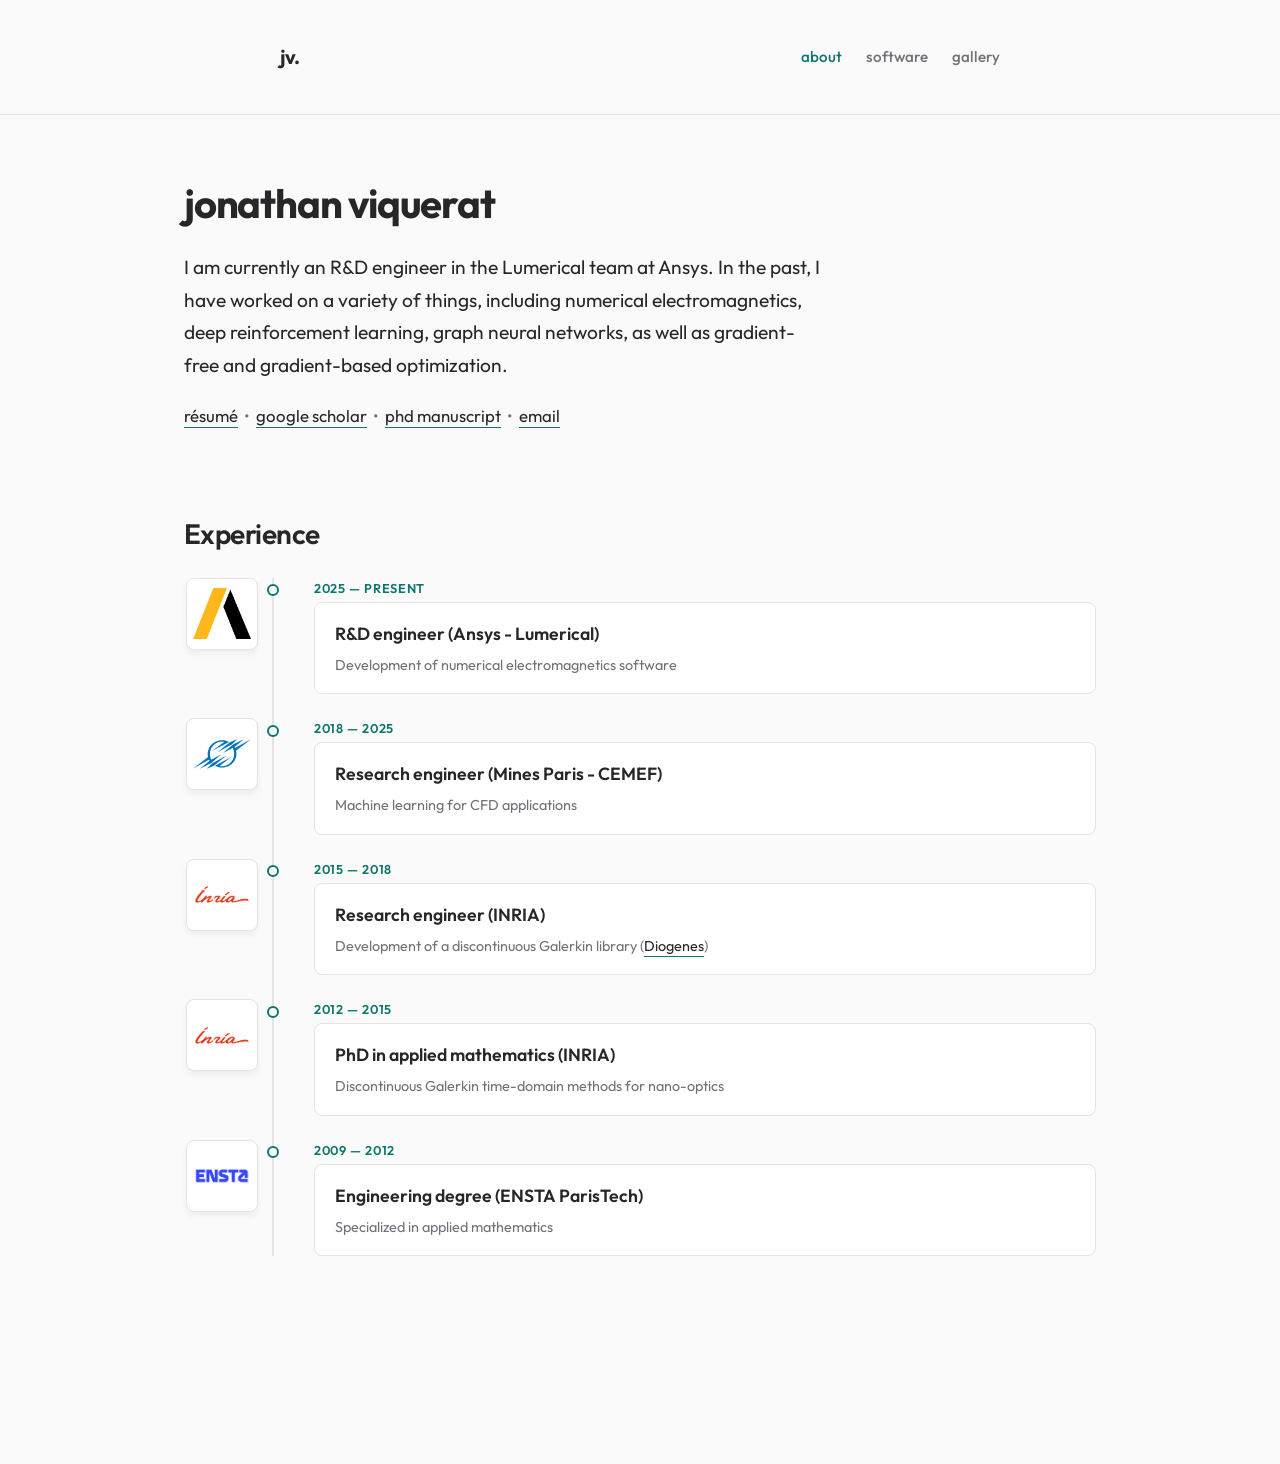
==== index.html @ ca2df0a5 "Update index" ====
<!DOCTYPE html>
<html lang="en">
<head>
    <meta charset="UTF-8">
    <meta name="viewport" content="width=device-width, initial-scale=1.0">
    <title>JV</title>
    <link rel="stylesheet" href="css/style.css">
</head>
<body>

    <script src="js/header.js"></script>
    <site-header></site-header>

    <main class="main-content">
        <section class="section">
            <h1>jonathan viquerat</h1>
            <p style="font-size: 1.2rem; color: var(--text-primary); max-width: 40rem;">
                I am currently an R&D engineer in the Lumerical team at Ansys. In the past, I have worked on a variety of things, including numerical electromagnetics, deep reinforcement learning, graph neural networks, as well as gradient-free and gradient-based optimization.
            </p>
            <p>
                <a href="img/cv.pdf" class="text-link" target="_blank">résumé</a> &nbsp;•&nbsp;
                <a href="https://scholar.google.fr/citations?user=guoJL5UAAAAJ&hl=fr" class="text-link" target="_blank">google scholar</a> &nbsp;•&nbsp;
                <a href="https://theses.hal.science/tel-01272010" class="text-link" target="_blank">phd manuscript</a> &nbsp;•&nbsp;
                <a href="mailto:jonathanviquerat@gmail.com" class="text-link">email</a>
            </p>
        </section>

        <section class="section">
            <h2>Experience</h2>
            <div class="timeline">

                <div class="timeline-item">
                    <img src="img/ansys.png" class="timeline-logo" alt="ansys">
                    <span class="timeline-date">2025 — Present</span>
                    <div class="timeline-content">
                        <h3>R&D engineer (Ansys - Lumerical)</h3>
                        <p style="margin-top: 0.25rem;">Development of numerical electromagnetics software</p>
                    </div>
                </div>

                <div class="timeline-item">
                    <img src="img/mines.png" class="timeline-logo" alt="mines">
                    <span class="timeline-date">2018 — 2025</span>
                    <div class="timeline-content">
                        <h3>Research engineer (Mines Paris - CEMEF)</h3>
                        <p style="margin-top: 0.25rem;">Machine learning for CFD applications</p>
                    </div>
                </div>

                <div class="timeline-item">
                    <img src="img/inria.png" class="timeline-logo" alt="INRIA">
                    <span class="timeline-date">2015 — 2018</span>
                    <div class="timeline-content">
                        <h3>Research engineer (INRIA)</h3>
                        <p style="margin-top: 0.25rem;">Development of a discontinuous Galerkin library (<a href="https://diogenes.inria.fr/" class="text-link" target="_blank">Diogenes</a>)</p>
                    </div>
                </div>

                <div class="timeline-item">
                    <img src="img/inria.png" class="timeline-logo" alt="INRIA">
                    <span class="timeline-date">2012 — 2015</span>
                    <div class="timeline-content">
                        <h3>PhD in applied mathematics (INRIA)</h3>
                        <p style="margin-top: 0.25rem;">Discontinuous Galerkin time-domain methods for nano-optics</p>
                    </div>
                </div>

                <div class="timeline-item">
                    <img src="img/ensta.png" class="timeline-logo" alt="ENSTA ParisTech">
                    <span class="timeline-date">2009 — 2012</span>
                    <div class="timeline-content">
                        <h3>Engineering degree (ENSTA ParisTech)</h3>
                        <p style="margin-top: 0.25rem;">Specialized in applied mathematics</p>
                    </div>
                </div>

            </div>
        </section>

    </main>

</body>
</html>
---- css/style.css ----
@import url('https://fonts.googleapis.com/css2?family=Lora:ital,wght@0,400;0,600;1,400;1,600&family=Outfit:wght@300;400;500;600;700&display=swap');

:root {
    /* Light Theme (Paper & Ink) */
    --bg-color: #FAFAFA;
    --surface-color: #FFFFFF;
    --text-primary: #27272A;
    --text-secondary: #71717A;
    --accent: #0F766E; /* Deep elegant teal */
    --accent-hover: #115E59;
    --border-color: #E4E4E7;

    --font-ui: 'Outfit', -apple-system, BlinkMacSystemFont, 'Segoe UI', Roboto, sans-serif;
    --font-serif: 'Lora', Georgia, serif;
}

@media (prefers-color-scheme: dark) {
    :root {
        /* Dark Theme (Slate & Neon) */
        --bg-color: #09090B;
        --surface-color: #18181B;
        --text-primary: #F4F4F5;
        --text-secondary: #A1A1AA;
        --accent: #2DD4BF; /* Bright teal */
        --accent-hover: #5EEAD4;
        --border-color: #27272A;
    }
}

*, *::before, *::after {
    box-sizing: border-box;
    margin: 0;
    padding: 0;
}

body {
    background-color: var(--bg-color);
    color: var(--text-primary);
    font-family: var(--font-ui);
    line-height: 1.7;
    -webkit-font-smoothing: antialiased;
}

a {
    color: inherit;
    text-decoration: none;
    transition: all 0.2s ease;
}

/* --- Layout --- */
.header {
    padding: 2.5rem 0;
    border-bottom: 1px solid var(--border-color);
    background-color: var(--bg-color);
    position: sticky;
    top: 0;
    z-index: 10;
}

.header-inner {
    max-width: 48rem;
    margin: 0 auto;
    padding: 0 1.5rem;
    display: flex;
    justify-content: space-between;
    align-items: center;
}

.logo {
    font-size: 1.25rem;
    font-weight: 700;
    letter-spacing: -0.02em;
    color: var(--text-primary);
}

.logo:hover {
    color: var(--accent);
}

.nav-links {
    display: flex;
    gap: 1.5rem;
}

.nav-links a {
    font-size: 0.95rem;
    font-weight: 500;
    color: var(--text-secondary);
}

.nav-links a:hover {
    color: var(--accent);
}

.main-content {
    max-width: 60rem;
    margin: 0 auto;
    padding: 4rem 1.5rem 8rem;
}

.section {
    margin-bottom: 5rem;
}

/* --- Typography --- */
h1 {
    font-size: 2.5rem;
    font-weight: 700;
    letter-spacing: -0.03em;
    margin-bottom: 1.5rem;
    line-height: 1.2;
}

h2 {
    font-size: 1.75rem;
    font-weight: 600;
    letter-spacing: -0.02em;
    margin-top: 3rem;
    margin-bottom: 1.25rem;
}

h3 {
    font-size: 1.1rem;
    font-weight: 600;
    margin-bottom: 0.2rem;
}

p {
    margin-bottom: 1.25rem;
    color: var(--text-secondary);
    font-size: 1.05rem;
}

.text-link {
    color: var(--text-primary);
    border-bottom: 1px solid var(--accent);
    padding-bottom: 1px;
}

.text-link:hover {
    color: var(--accent);
    border-bottom-width: 2px;
}

/* --- Timeline --- */
.timeline {
    position: relative;
    padding-left: 2.5rem;
    margin-left: 5.5rem;
    border-left: 2px solid var(--border-color);
}

.timeline-item {
    position: relative;
    margin-bottom: 1.5rem; /* Smaller margin */
}

.timeline-item::before {
    content: '';
    position: absolute;
    left: calc(-2.5rem - 1px - 0.375rem);
    top: 0.4rem;
    width: 0.75rem;
    height: 0.75rem;
    border-radius: 50%;
    background-color: var(--bg-color);
    border: 2px solid var(--accent);
}

.timeline-logo {
    position: absolute;
    left: calc(-2.5rem - 5.5rem);
    top: 0;
    width: 4.5rem;
    height: 4.5rem;
    object-fit: contain;
    background-color: #ffffff;
    border-radius: 0.5rem;
    padding: 0.35rem;
    border: 1px solid var(--border-color);
    box-shadow: 0 4px 6px rgba(0,0,0,0.05);
}

.timeline-date {
    font-size: 0.8rem;
    font-weight: 600;
    text-transform: uppercase;
    letter-spacing: 0.05em;
    color: var(--accent);
    margin-bottom: 0.15rem;
    display: block;
}

.timeline-content {
    background-color: var(--surface-color);
    padding: 1rem 1.25rem; /* Smaller padding */
    border-radius: 0.5rem;
    border: 1px solid var(--border-color);
}

.timeline-content p {
    margin-bottom: 0;
    font-size: 0.9rem; /* Smaller text */
}

/* --- Portfolio Grid (Hover Effect) --- */
.portfolio-grid {
    display: grid;
    grid-template-columns: repeat(3, 1fr);
    gap: 1.5rem;
}

@media (max-width: 768px) {
    .portfolio-grid {
        grid-template-columns: repeat(2, 1fr);
    }
}

@media (max-width: 480px) {
    .portfolio-grid {
        grid-template-columns: 1fr;
    }
}

.portfolio-card {
    position: relative;
    background-color: var(--bg-color);
    border: 1px solid var(--border-color);
    border-radius: 0.75rem;
    overflow: hidden; /* Hide overflowing image */
    display: flex;
    flex-direction: column;
    transition: border-color 0.3s ease;
    aspect-ratio: 1 / 1;
}

.portfolio-card:hover {
    border-color: var(--accent);
}

.portfolio-card img {
    width: 100%;
    height: 100%;
    object-fit: contain;
    display: block;
    transition: transform 0.5s cubic-bezier(0.4, 0, 0.2, 1);
}

.portfolio-card:hover img {
    transform: scale(1.08); /* Zoom effect on hover */
}

.portfolio-overlay {
    position: absolute;
    inset: 0;
    background: linear-gradient(to top, rgba(9, 9, 11, 0.98) 0%, rgba(9, 9, 11, 0.7) 60%, rgba(9, 9, 11, 0.3) 100%);
    padding: 1.25rem;
    display: flex;
    flex-direction: column;
    justify-content: flex-end;
    opacity: 0; /* Hidden by default */
    transform: translateY(15px);
    transition: opacity 0.3s ease, transform 0.3s ease;
}

.portfolio-card:hover .portfolio-overlay {
    opacity: 1; /* Show on hover */
    transform: translateY(0);
}

.portfolio-title {
    font-weight: 600;
    font-size: 1rem;
    color: #ffffff; /* Always white text on dark overlay */
    margin-bottom: 0.25rem;
    line-height: 1.2;
}

.portfolio-desc {
    color: rgba(255, 255, 255, 0.85); /* Always off-white text on dark overlay */
    font-size: 0.85rem;
    margin-bottom: 0;
    line-height: 1.4;
}

/* --- Blog Architecture --- */
.blog-list {
    list-style: none;
}

.blog-item {
    padding-bottom: 2rem;
    margin-bottom: 2rem;
    border-bottom: 1px dashed var(--border-color);
}

.blog-item:last-child {
    border-bottom: none;
}

.blog-title {
    font-size: 1.5rem;
    font-weight: 600;
    color: var(--text-primary);
    display: inline-block;
    margin-bottom: 0.5rem;
}

.blog-title:hover {
    color: var(--accent);
}

.blog-meta {
    font-size: 0.9rem;
    color: var(--text-secondary);
    display: flex;
    align-items: center;
    gap: 0.75rem;
    margin-bottom: 1rem;
}

.blog-excerpt {
    font-family: var(--font-serif);
    font-size: 1.1rem;
    color: var(--text-secondary);
    margin-bottom: 0;
}

/* --- Blog Post Reading Experience --- */
.article-header {
    margin-bottom: 3rem;
}

.article-title {
    font-size: 2.75rem;
    line-height: 1.15;
    margin-bottom: 1rem;
}

.article-content {
    font-family: var(--font-serif);
    font-size: 1.18rem;
    line-height: 1.8;
    color: var(--text-primary);
}

.article-content p {
    color: inherit;
    margin-bottom: 1.5rem;
}

.article-content a {
    color: var(--accent);
    text-decoration: underline;
    text-underline-offset: 4px;
    text-decoration-thickness: 1px;
    text-decoration-color: rgba(13, 148, 136, 0.4);
    transition: all 0.2s ease;
}

.article-content a:hover {
    color: var(--text-primary);
    text-decoration-color: var(--text-primary);
}

.article-content h2,
.article-content h3 {
    font-family: var(--font-ui);
}

.article-content ul,
.article-content ol {
    margin-bottom: 1.5rem;
    padding-left: 1.5rem;
}

.article-content li {
    margin-bottom: 0.5rem;
}

.article-content blockquote {
    border-left: 4px solid var(--accent);
    padding-left: 1.25rem;
    margin-left: 0;
    margin-right: 0;
    font-style: italic;
    color: var(--text-secondary);
}

.article-content img {
    max-width: 100%;
    height: auto;
    border-radius: 0.5rem;
    display: block;
    margin: 2.5rem auto 1rem auto;
    box-shadow: 0 4px 6px -1px rgba(0, 0, 0, 0.1), 0 2px 4px -1px rgba(0, 0, 0, 0.06);
}

.article-image-caption {
    text-align: center;
    font-size: 0.85rem;
    color: var(--text-secondary);
    margin-bottom: 2.5rem;
    font-family: var(--font-ui);
}

body {
    counter-reset: sidenote-counter;
}

.sidenote-number {
    counter-increment: sidenote-counter;
}

.sidenote-number::after {
    content: counter(sidenote-counter);
    font-size: 0.75rem;
    vertical-align: super;
    line-height: 0;
    color: var(--accent);
    font-weight: bold;
    margin-left: 0.1rem;
}

.sidenote {
    float: right;
    clear: right;
    width: 16rem;
    margin-right: -18rem;
    margin-bottom: 1rem;
    font-size: 0.9rem;
    line-height: 1.5;
    color: var(--text-secondary);
    background-color: var(--surface-color);
    padding: 1rem;
    border-radius: 0.5rem;
    border-left: 3px solid var(--accent);
}

.sidenote::before {
    content: counter(sidenote-counter) " ";
    font-size: 0.8rem;
    vertical-align: super;
    line-height: 0;
    color: var(--accent);
    font-weight: bold;
    margin-right: 0.3rem;
}

@media (max-width: 1100px) {
    .sidenote {
        float: none;
        display: block;
        width: 100%;
        margin-right: 0;
        margin-top: 0.5rem;
        margin-bottom: 0.5rem;
    }
}

note-def {
    display: none;
}

/* --- Software Cards --- */
.software-grid {
    display: grid;
    grid-template-columns: repeat(auto-fill, minmax(300px, 1fr));
    gap: 1.5rem;
}

.software-card {
    background-color: var(--surface-color);
    border: 1px solid var(--border-color);
    border-radius: 0.75rem;
    padding: 1.5rem;
    display: flex;
    flex-direction: column;
    transition: transform 0.2s ease, border-color 0.2s ease;
}

.software-card:hover {
    transform: translateY(-4px);
    border-color: var(--accent);
}

.software-title {
    font-weight: 600;
    font-size: 1.25rem;
    color: var(--text-primary);
    margin-bottom: 0.5rem;
}

.software-card:hover .software-title {
    color: var(--accent);
}

.software-desc {
    color: var(--text-secondary);
    font-size: 1rem;
    margin-bottom: 1.5rem;
    flex-grow: 1;
}

.software-link {
    font-size: 0.85rem;
    font-weight: 600;
    color: var(--accent);
    text-transform: uppercase;
    letter-spacing: 0.05em;
    align-self: flex-start;
}

.software-link:hover {
    color: var(--text-primary);
}

.blog-item {
    display: flex;
    gap: 1.5rem;
    align-items: flex-start;
}

.blog-item-content {
    flex: 1;
}

.blog-thumbnail {
    width: 140px;
    height: auto;
    object-fit: contain;
    border-radius: 0.5rem;
    border: 1px solid var(--border-color);
    flex-shrink: 0;
}
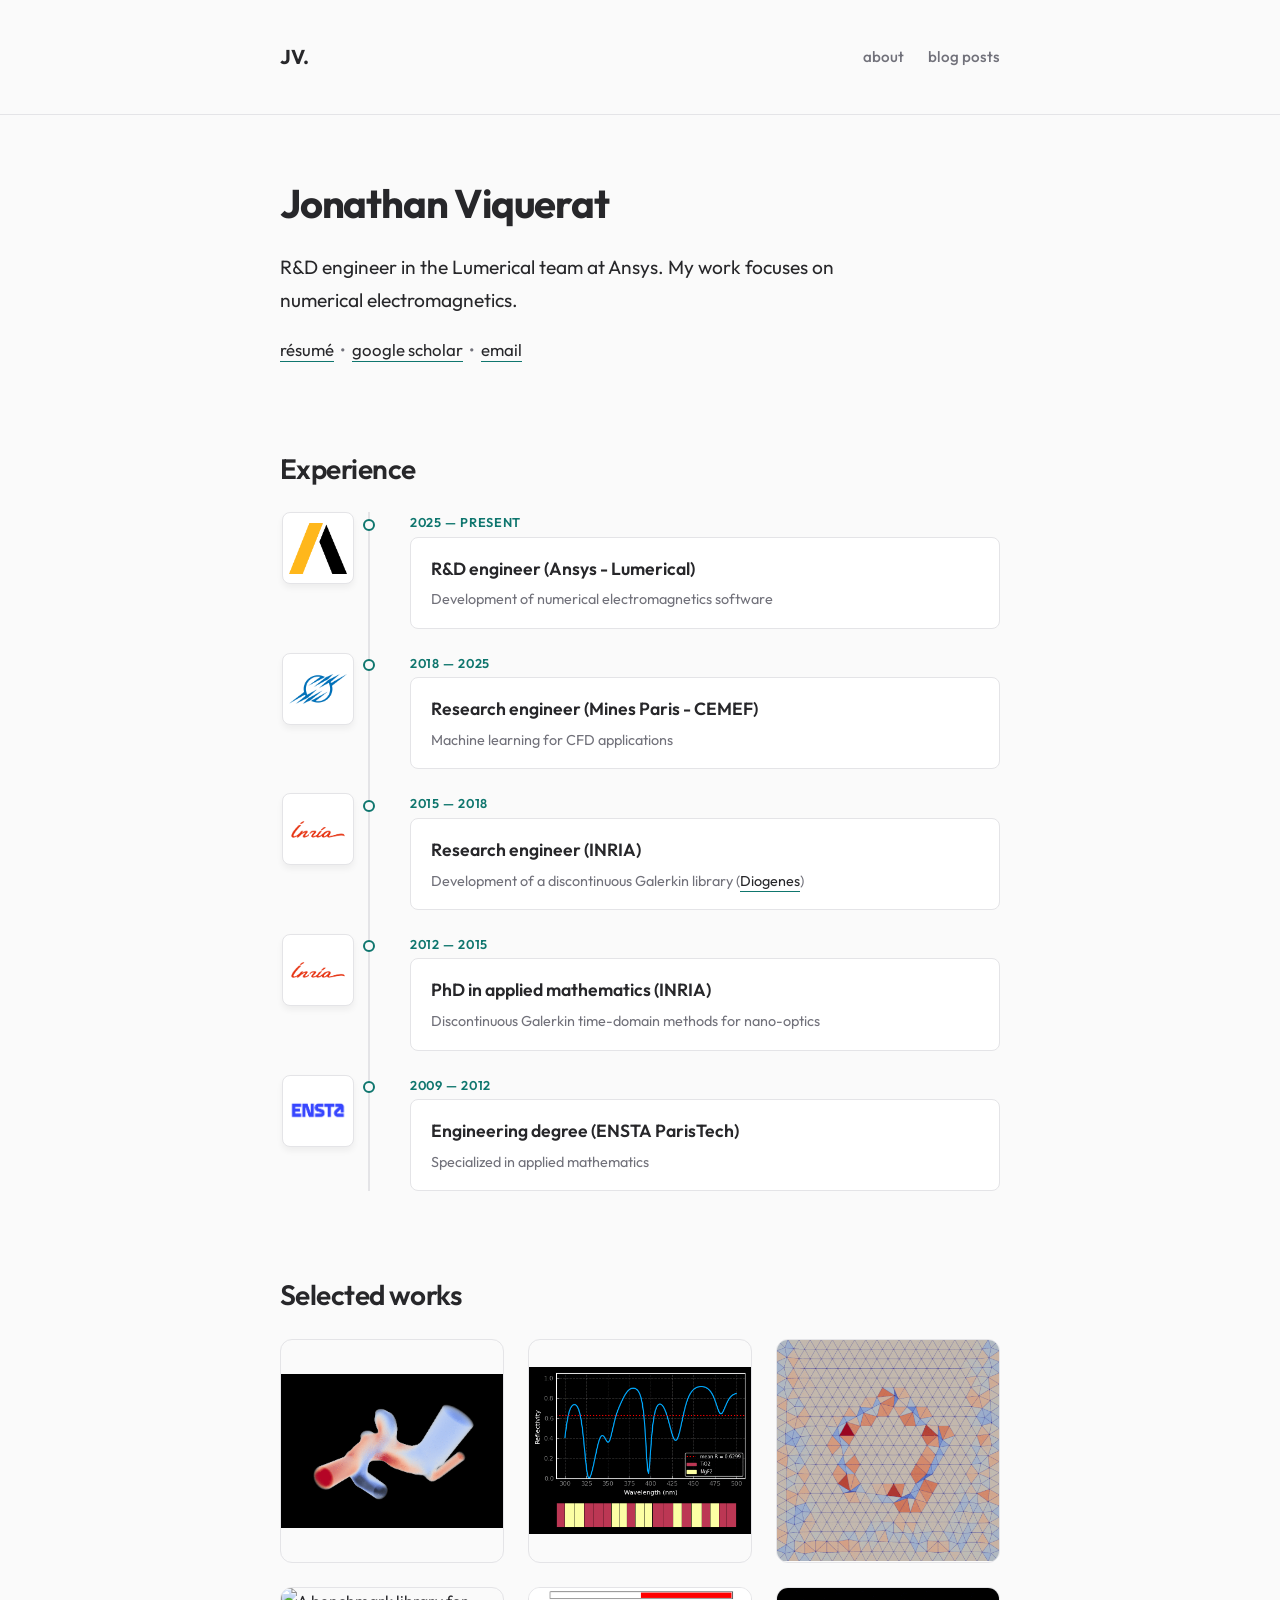
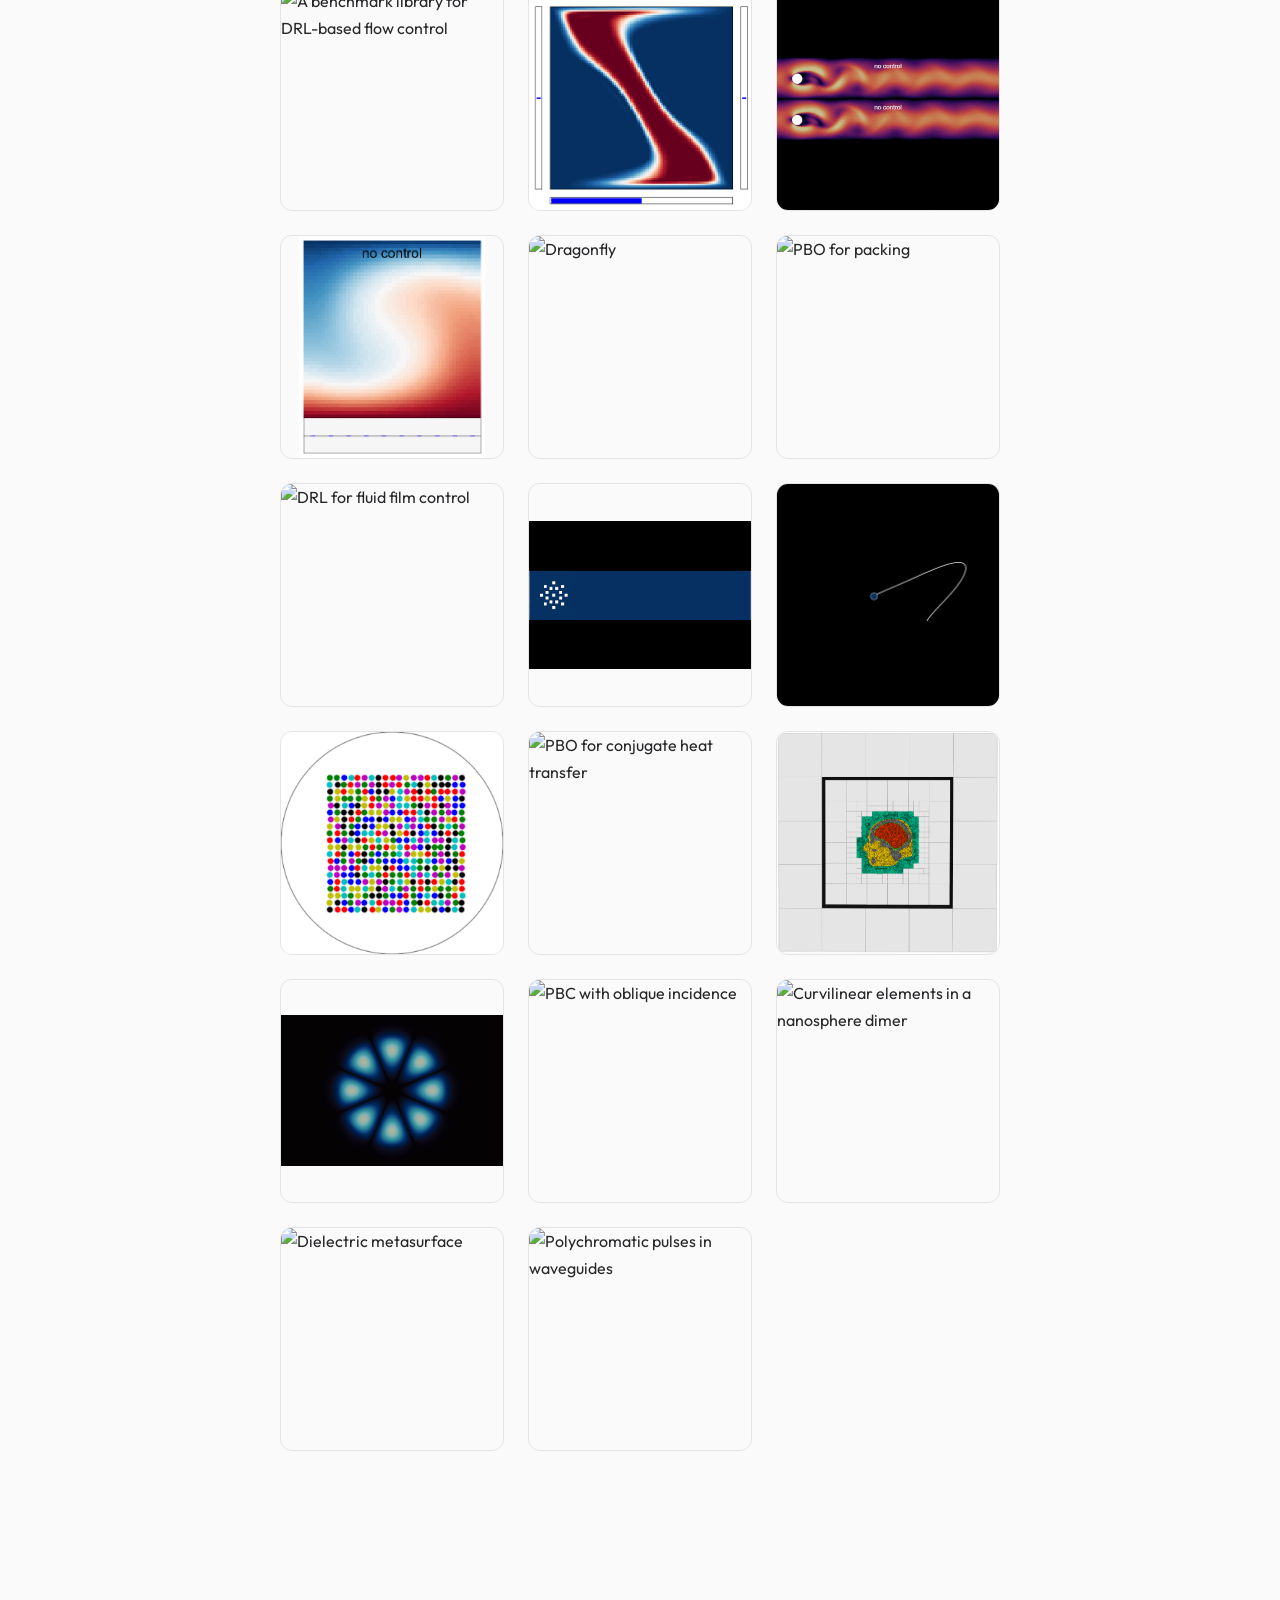
==== commit a4710609: "W" ====
--- a/index.html
+++ b/index.html
@@ -3,24 +3,30 @@
 <head>
     <meta charset="UTF-8">
     <meta name="viewport" content="width=device-width, initial-scale=1.0">
-    <title>JV</title>
+    <title>Jonathan Viquerat</title>
     <link rel="stylesheet" href="css/style.css">
 </head>
 <body>
 
-    <script src="js/header.js"></script>
-    <site-header></site-header>
+    <header class="header">
+        <div class="header-inner">
+            <a href="index.html" class="logo">JV.</a>
+            <nav class="nav-links">
+                <a href="index.html">about</a>
+                <a href="blog.html">blog posts</a>
+            </nav>
+        </div>
+    </header>
 
     <main class="main-content">
         <section class="section">
-            <h1>jonathan viquerat</h1>
+            <h1>Jonathan Viquerat</h1>
             <p style="font-size: 1.2rem; color: var(--text-primary); max-width: 40rem;">
-                I am currently an R&D engineer in the Lumerical team at Ansys. In the past, I have worked on a variety of things, including numerical electromagnetics, deep reinforcement learning, graph neural networks, as well as gradient-free and gradient-based optimization.
+                R&D engineer in the Lumerical team at Ansys. My work focuses on numerical electromagnetics.
             </p>
             <p>
                 <a href="img/cv.pdf" class="text-link" target="_blank">résumé</a> &nbsp;•&nbsp;
                 <a href="https://scholar.google.fr/citations?user=guoJL5UAAAAJ&hl=fr" class="text-link" target="_blank">google scholar</a> &nbsp;•&nbsp;
-                <a href="https://theses.hal.science/tel-01272010" class="text-link" target="_blank">phd manuscript</a> &nbsp;•&nbsp;
                 <a href="mailto:jonathanviquerat@gmail.com" class="text-link">email</a>
             </p>
         </section>
@@ -77,6 +83,180 @@
             </div>
         </section>
 
+        <section class="section">
+            <h2>Selected works</h2>
+            <div class="portfolio-grid">
+
+                <!-- ROW 1 -->
+                <div class="portfolio-card">
+                    <img src="img/aneurysm.gif" alt="GNN models for flow computation in aneurysms">
+                    <div class="portfolio-overlay">
+                        <span class="portfolio-title">GNN for flow computation</span>
+                        <p class="portfolio-desc">Graph neural network models for flow computation in intracranial aneurysms with ERC Cure.</p>
+                    </div>
+                </div>
+
+                <div class="portfolio-card">
+                    <img src="img/emstack.gif" alt="Mixed-variable optimization">
+                    <div class="portfolio-overlay">
+                        <span class="portfolio-title">Mixed-variable optimization</span>
+                        <p class="portfolio-desc">Extension of the PBO method to handle mixed discrete/continuous variables.</p>
+                    </div>
+                </div>
+
+                <div class="portfolio-card">
+                    <img src="img/pentagon.gif" alt="Mesh algorithms">
+                    <div class="portfolio-overlay">
+                        <span class="portfolio-title">Mesh algorithms</span>
+                        <p class="portfolio-desc">Successive interface fittings of a pentagon on a base Delaunay mesh.</p>
+                    </div>
+                </div>
+
+                <!-- ROW 2 -->
+                <a href="https://github.com/jviquerat/beacon" class="portfolio-card" target="_blank">
+                    <img src="img/beacon.png" alt="A benchmark library for DRL-based flow control">
+                    <div class="portfolio-overlay">
+                        <span class="portfolio-title">Beacon</span>
+                        <p class="portfolio-desc">A benchmark library for DRL-based flow control in python.</p>
+                    </div>
+                </a>
+
+                <div class="portfolio-card">
+                    <img src="img/mixing.gif" alt="DRL for mixing">
+                    <div class="portfolio-overlay">
+                        <span class="portfolio-title">DRL for mixing</span>
+                        <p class="portfolio-desc">Learning to mix a passive scalar quantity using boundary velocities control.</p>
+                    </div>
+                </div>
+
+                <div class="portfolio-card">
+                    <img src="img/turek.gif" alt="DRL for drag reduction">
+                    <div class="portfolio-overlay">
+                        <span class="portfolio-title">DRL drag reduction</span>
+                        <p class="portfolio-desc">Agent controlling two small jets at the top and bottom of a cylinder.</p>
+                    </div>
+                </div>
+
+                <!-- ROW 3 -->
+                <div class="portfolio-card">
+                    <img src="img/rayleigh.gif" alt="DRL for natural convection control">
+                    <div class="portfolio-overlay">
+                        <span class="portfolio-title">DRL for natural convection</span>
+                        <p class="portfolio-desc">Controlling the Rayleigh-Benard convection cell with bottom plate temperatures actuators.</p>
+                    </div>
+                </div>
+
+                <a href="https://arxiv.org/abs/2505.03778" class="portfolio-card" target="_blank">
+                    <img src="img/dgf.png" alt="Dragonfly">
+                    <div class="portfolio-overlay">
+                        <span class="portfolio-title">Dragonfly</span>
+                        <p class="portfolio-desc">A DRL library designed for modularity and easy experimentation in CFD.</p>
+                    </div>
+                </a>
+
+                <div class="portfolio-card">
+                    <img src="img/packing_pbo.gif" alt="PBO for packing">
+                    <div class="portfolio-overlay">
+                        <span class="portfolio-title">PBO for packing</span>
+                        <p class="portfolio-desc">Testing the PBO algorithm on packing problems.</p>
+                    </div>
+                </div>
+
+                <!-- ROW 4 -->
+                <a href="https://arxiv.org/abs/2304.12330" class="portfolio-card" target="_blank">
+                    <img src="img/shkadov.gif" alt="DRL for fluid film control">
+                    <div class="portfolio-overlay">
+                        <span class="portfolio-title">Fluid film control</span>
+                        <p class="portfolio-desc">DRL for fluid film control based on the Shkadov equations.</p>
+                    </div>
+                </a>
+
+                <a href="https://github.com/jviquerat/lbm" class="portfolio-card" target="_blank">
+                    <img src="img/lbm.gif" alt="LBM solver">
+                    <div class="portfolio-overlay">
+                        <span class="portfolio-title">LBM solver</span>
+                        <p class="portfolio-desc">A small python-based Lattice Boltzmann Method solver.</p>
+                    </div>
+                </a>
+
+                <a href="https://arxiv.org/abs/2104.06175" class="portfolio-card" target="_blank">
+                    <img src="img/lorenz_pbo.gif" alt="PBO">
+                    <div class="portfolio-overlay">
+                        <span class="portfolio-title">PBO</span>
+                        <p class="portfolio-desc">Optimization based on policy gradient methods and evolution strategies.</p>
+                    </div>
+                </a>
+
+                <!-- ROW 5 -->
+                <a href="https://github.com/jviquerat/dem" class="portfolio-card" target="_blank">
+                    <img src="img/dem.gif" alt="Discrete element method">
+                    <div class="portfolio-overlay">
+                        <span class="portfolio-title">DEM Solver</span>
+                        <p class="portfolio-desc">A small python-based Discrete Element Method solver.</p>
+                    </div>
+                </a>
+
+                <a href="https://arxiv.org/abs/2011.15035" class="portfolio-card" target="_blank">
+                    <img src="img/heat.png" alt="PBO for conjugate heat transfer">
+                    <div class="portfolio-overlay">
+                        <span class="portfolio-title">PBO for heat transfer</span>
+                        <p class="portfolio-desc">Passive control of heat transfer problems with single-step DRL.</p>
+                    </div>
+                </a>
+
+                <a href="https://diogenes.inria.fr/" class="portfolio-card" target="_blank">
+                    <img src="img/hybrid.png" alt="Multi-element meshes">
+                    <div class="portfolio-overlay">
+                        <span class="portfolio-title">Multi-element meshes</span>
+                        <p class="portfolio-desc">Handling multi-element meshes composed of hexahedra and tetrahedra.</p>
+                    </div>
+                </a>
+
+                <!-- ROW 6 -->
+                <a href="https://diogenes.inria.fr/" class="portfolio-card" target="_blank">
+                    <img src="img/diogenes.jpg" alt="Diogenes">
+                    <div class="portfolio-overlay">
+                        <span class="portfolio-title">Diogenes</span>
+                        <p class="portfolio-desc">DG software suite for nanophotonics computations in time- and frequency-domain.</p>
+                    </div>
+                </a>
+
+                <a href="https://smai-jcm.centre-mersenne.org/article/SMAI-JCM_2019__5__131_0.pdf" class="portfolio-card" target="_blank">
+                    <img src="img/colorFilterFieldMap.png" alt="PBC with oblique incidence">
+                    <div class="portfolio-overlay">
+                        <span class="portfolio-title">PBC oblique incidence</span>
+                        <p class="portfolio-desc">Field transform technique for polychromatic plane waves.</p>
+                    </div>
+                </a>
+
+                <a href="https://hal.archives-ouvertes.fr/tel-01272010v8" class="portfolio-card" target="_blank">
+                    <img src="img/curv.jpg" alt="Curvilinear elements in a nanosphere dimer">
+                    <div class="portfolio-overlay">
+                        <span class="portfolio-title">Curvilinear elements</span>
+                        <p class="portfolio-desc">Resonance in the gap between two metallic nanospheres.</p>
+                    </div>
+                </a>
+
+                <!-- ROW 7 -->
+                <a href="https://hal.archives-ouvertes.fr/tel-01272010v8" class="portfolio-card" target="_blank">
+                    <img src="img/dielectricReflectarray.png" alt="Dielectric metasurface">
+                    <div class="portfolio-overlay">
+                        <span class="portfolio-title">Dielectric metasurface</span>
+                        <p class="portfolio-desc">Effects of lithography defects on the behavior of reflectarrays.</p>
+                    </div>
+                </a>
+
+                <a href="https://onlinelibrary.wiley.com/doi/full/10.1002/mop.31840" class="portfolio-card" target="_blank">
+                    <img src="img/modeConverter.png" alt="Polychromatic pulses in waveguides">
+                    <div class="portfolio-overlay">
+                        <span class="portfolio-title">Polychromatic pulses</span>
+                        <p class="portfolio-desc">Taking into account mode dispersion to propagate polychromatic pulses in waveguides.</p>
+                    </div>
+                </a>
+
+            </div>
+        </section>
+
     </main>
 
 </body>
--- a/css/style.css
+++ b/css/style.css
@@ -93,7 +93,7 @@
 }
 
 .main-content {
-    max-width: 60rem;
+    max-width: 48rem;
     margin: 0 auto;
     padding: 4rem 1.5rem 8rem;
 }
@@ -206,20 +206,8 @@
 /* --- Portfolio Grid (Hover Effect) --- */
 .portfolio-grid {
     display: grid;
-    grid-template-columns: repeat(3, 1fr);
+    grid-template-columns: repeat(auto-fill, minmax(220px, 1fr));
     gap: 1.5rem;
-}
-
-@media (max-width: 768px) {
-    .portfolio-grid {
-        grid-template-columns: repeat(2, 1fr);
-    }
-}
-
-@media (max-width: 480px) {
-    .portfolio-grid {
-        grid-template-columns: 1fr;
-    }
 }
 
 .portfolio-card {
@@ -349,20 +337,6 @@
     margin-bottom: 1.5rem;
 }
 
-.article-content a {
-    color: var(--accent);
-    text-decoration: underline;
-    text-underline-offset: 4px;
-    text-decoration-thickness: 1px;
-    text-decoration-color: rgba(13, 148, 136, 0.4);
-    transition: all 0.2s ease;
-}
-
-.article-content a:hover {
-    color: var(--text-primary);
-    text-decoration-color: var(--text-primary);
-}
-
 .article-content h2,
 .article-content h3 {
     font-family: var(--font-ui);
@@ -386,150 +360,3 @@
     font-style: italic;
     color: var(--text-secondary);
 }
-
-.article-content img {
-    max-width: 100%;
-    height: auto;
-    border-radius: 0.5rem;
-    display: block;
-    margin: 2.5rem auto 1rem auto;
-    box-shadow: 0 4px 6px -1px rgba(0, 0, 0, 0.1), 0 2px 4px -1px rgba(0, 0, 0, 0.06);
-}
-
-.article-image-caption {
-    text-align: center;
-    font-size: 0.85rem;
-    color: var(--text-secondary);
-    margin-bottom: 2.5rem;
-    font-family: var(--font-ui);
-}
-
-body {
-    counter-reset: sidenote-counter;
-}
-
-.sidenote-number {
-    counter-increment: sidenote-counter;
-}
-
-.sidenote-number::after {
-    content: counter(sidenote-counter);
-    font-size: 0.75rem;
-    vertical-align: super;
-    line-height: 0;
-    color: var(--accent);
-    font-weight: bold;
-    margin-left: 0.1rem;
-}
-
-.sidenote {
-    float: right;
-    clear: right;
-    width: 16rem;
-    margin-right: -18rem;
-    margin-bottom: 1rem;
-    font-size: 0.9rem;
-    line-height: 1.5;
-    color: var(--text-secondary);
-    background-color: var(--surface-color);
-    padding: 1rem;
-    border-radius: 0.5rem;
-    border-left: 3px solid var(--accent);
-}
-
-.sidenote::before {
-    content: counter(sidenote-counter) " ";
-    font-size: 0.8rem;
-    vertical-align: super;
-    line-height: 0;
-    color: var(--accent);
-    font-weight: bold;
-    margin-right: 0.3rem;
-}
-
-@media (max-width: 1100px) {
-    .sidenote {
-        float: none;
-        display: block;
-        width: 100%;
-        margin-right: 0;
-        margin-top: 0.5rem;
-        margin-bottom: 0.5rem;
-    }
-}
-
-note-def {
-    display: none;
-}
-
-/* --- Software Cards --- */
-.software-grid {
-    display: grid;
-    grid-template-columns: repeat(auto-fill, minmax(300px, 1fr));
-    gap: 1.5rem;
-}
-
-.software-card {
-    background-color: var(--surface-color);
-    border: 1px solid var(--border-color);
-    border-radius: 0.75rem;
-    padding: 1.5rem;
-    display: flex;
-    flex-direction: column;
-    transition: transform 0.2s ease, border-color 0.2s ease;
-}
-
-.software-card:hover {
-    transform: translateY(-4px);
-    border-color: var(--accent);
-}
-
-.software-title {
-    font-weight: 600;
-    font-size: 1.25rem;
-    color: var(--text-primary);
-    margin-bottom: 0.5rem;
-}
-
-.software-card:hover .software-title {
-    color: var(--accent);
-}
-
-.software-desc {
-    color: var(--text-secondary);
-    font-size: 1rem;
-    margin-bottom: 1.5rem;
-    flex-grow: 1;
-}
-
-.software-link {
-    font-size: 0.85rem;
-    font-weight: 600;
-    color: var(--accent);
-    text-transform: uppercase;
-    letter-spacing: 0.05em;
-    align-self: flex-start;
-}
-
-.software-link:hover {
-    color: var(--text-primary);
-}
-
-.blog-item {
-    display: flex;
-    gap: 1.5rem;
-    align-items: flex-start;
-}
-
-.blog-item-content {
-    flex: 1;
-}
-
-.blog-thumbnail {
-    width: 140px;
-    height: auto;
-    object-fit: contain;
-    border-radius: 0.5rem;
-    border: 1px solid var(--border-color);
-    flex-shrink: 0;
-}
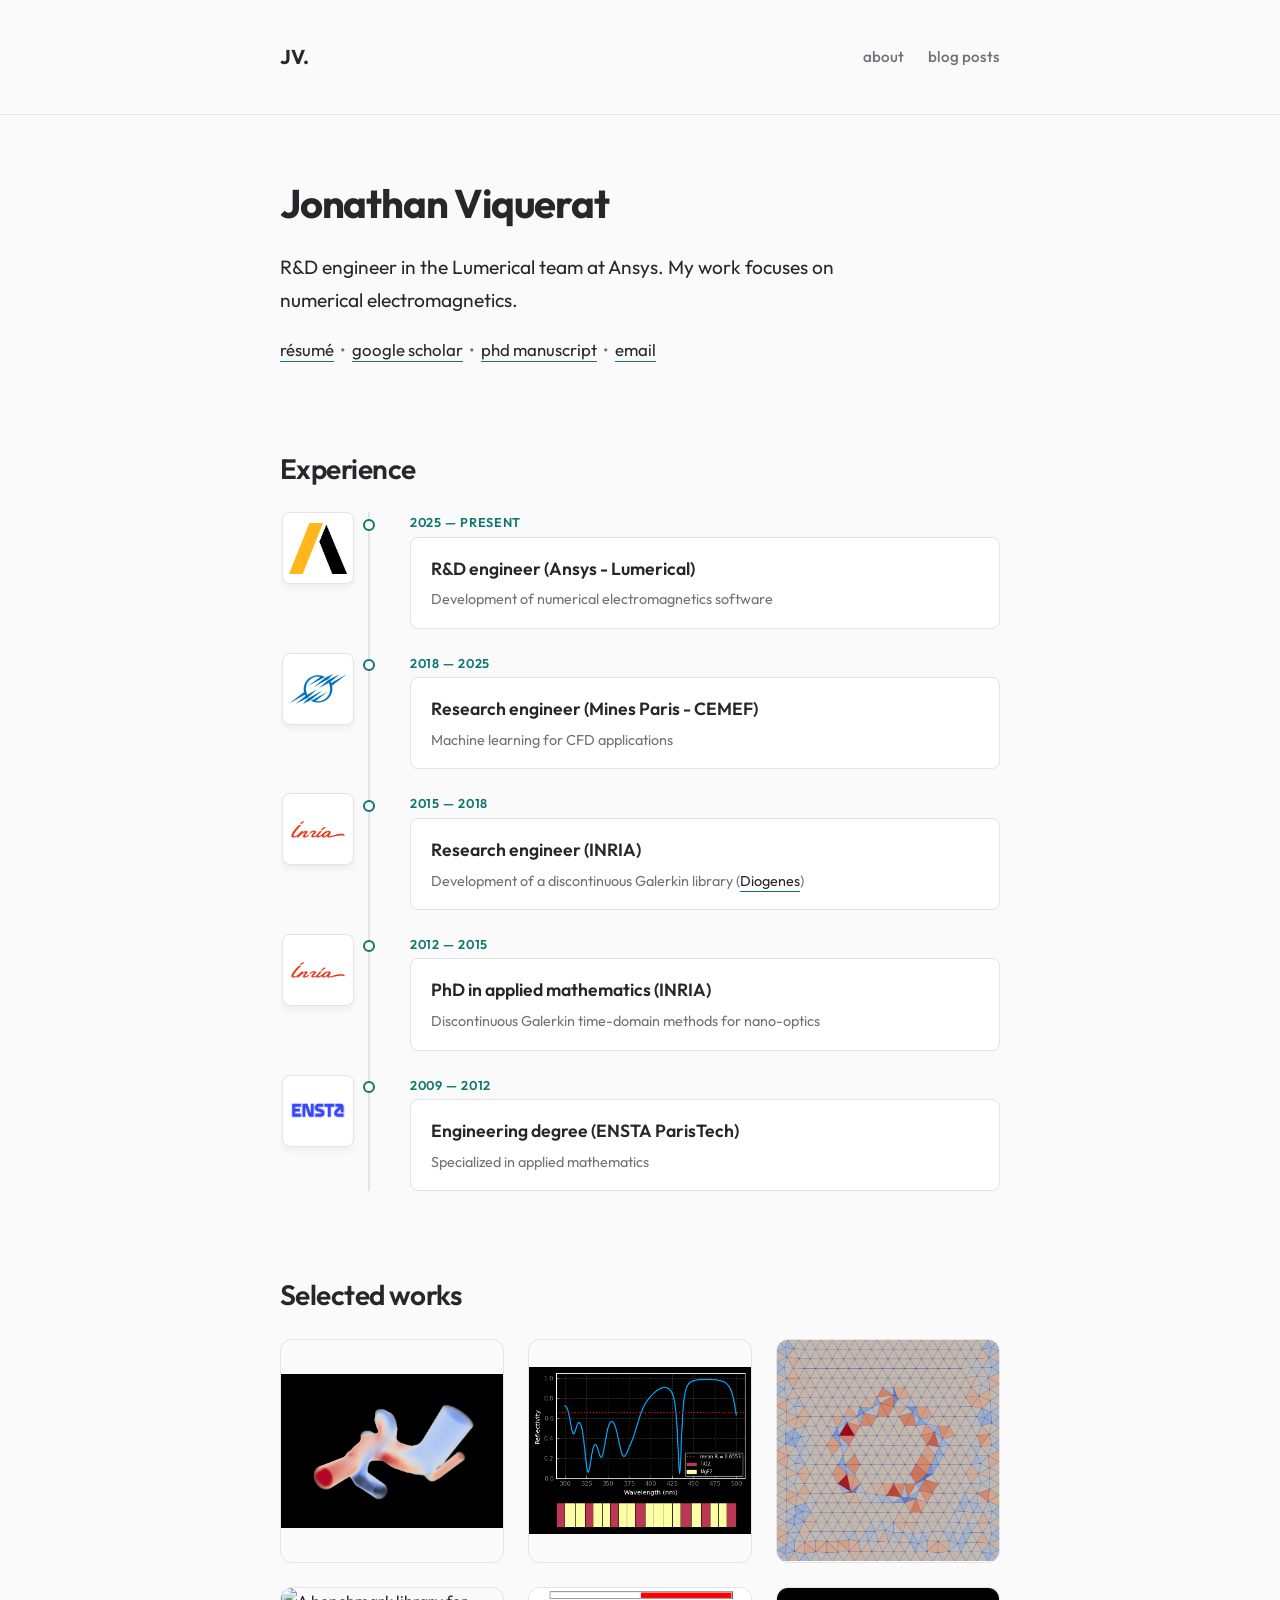
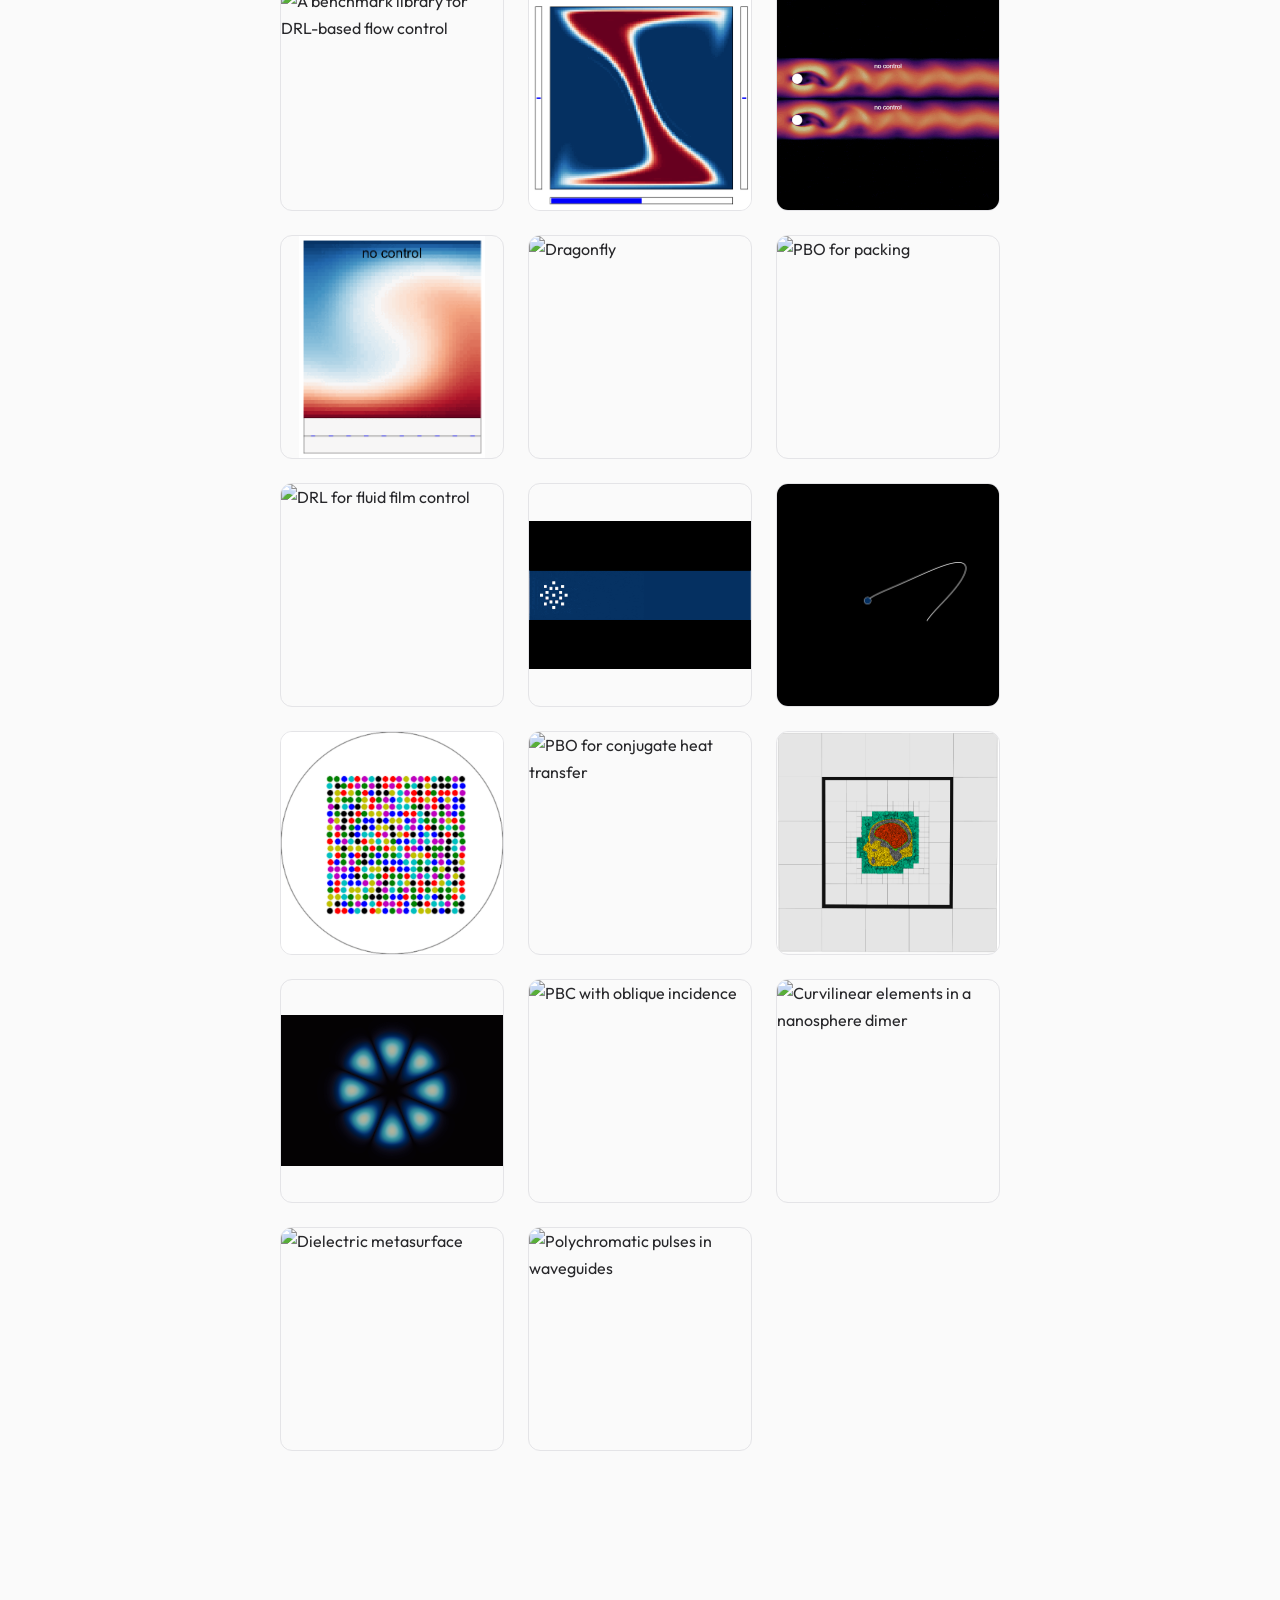
==== commit 25cdfc70: "W" ====
--- a/index.html
+++ b/index.html
@@ -27,6 +27,7 @@
             <p>
                 <a href="img/cv.pdf" class="text-link" target="_blank">résumé</a> &nbsp;•&nbsp;
                 <a href="https://scholar.google.fr/citations?user=guoJL5UAAAAJ&hl=fr" class="text-link" target="_blank">google scholar</a> &nbsp;•&nbsp;
+                <a href="https://theses.hal.science/tel-01272010" class="text-link" target="_blank">phd manuscript</a> &nbsp;•&nbsp;
                 <a href="mailto:jonathanviquerat@gmail.com" class="text-link">email</a>
             </p>
         </section>
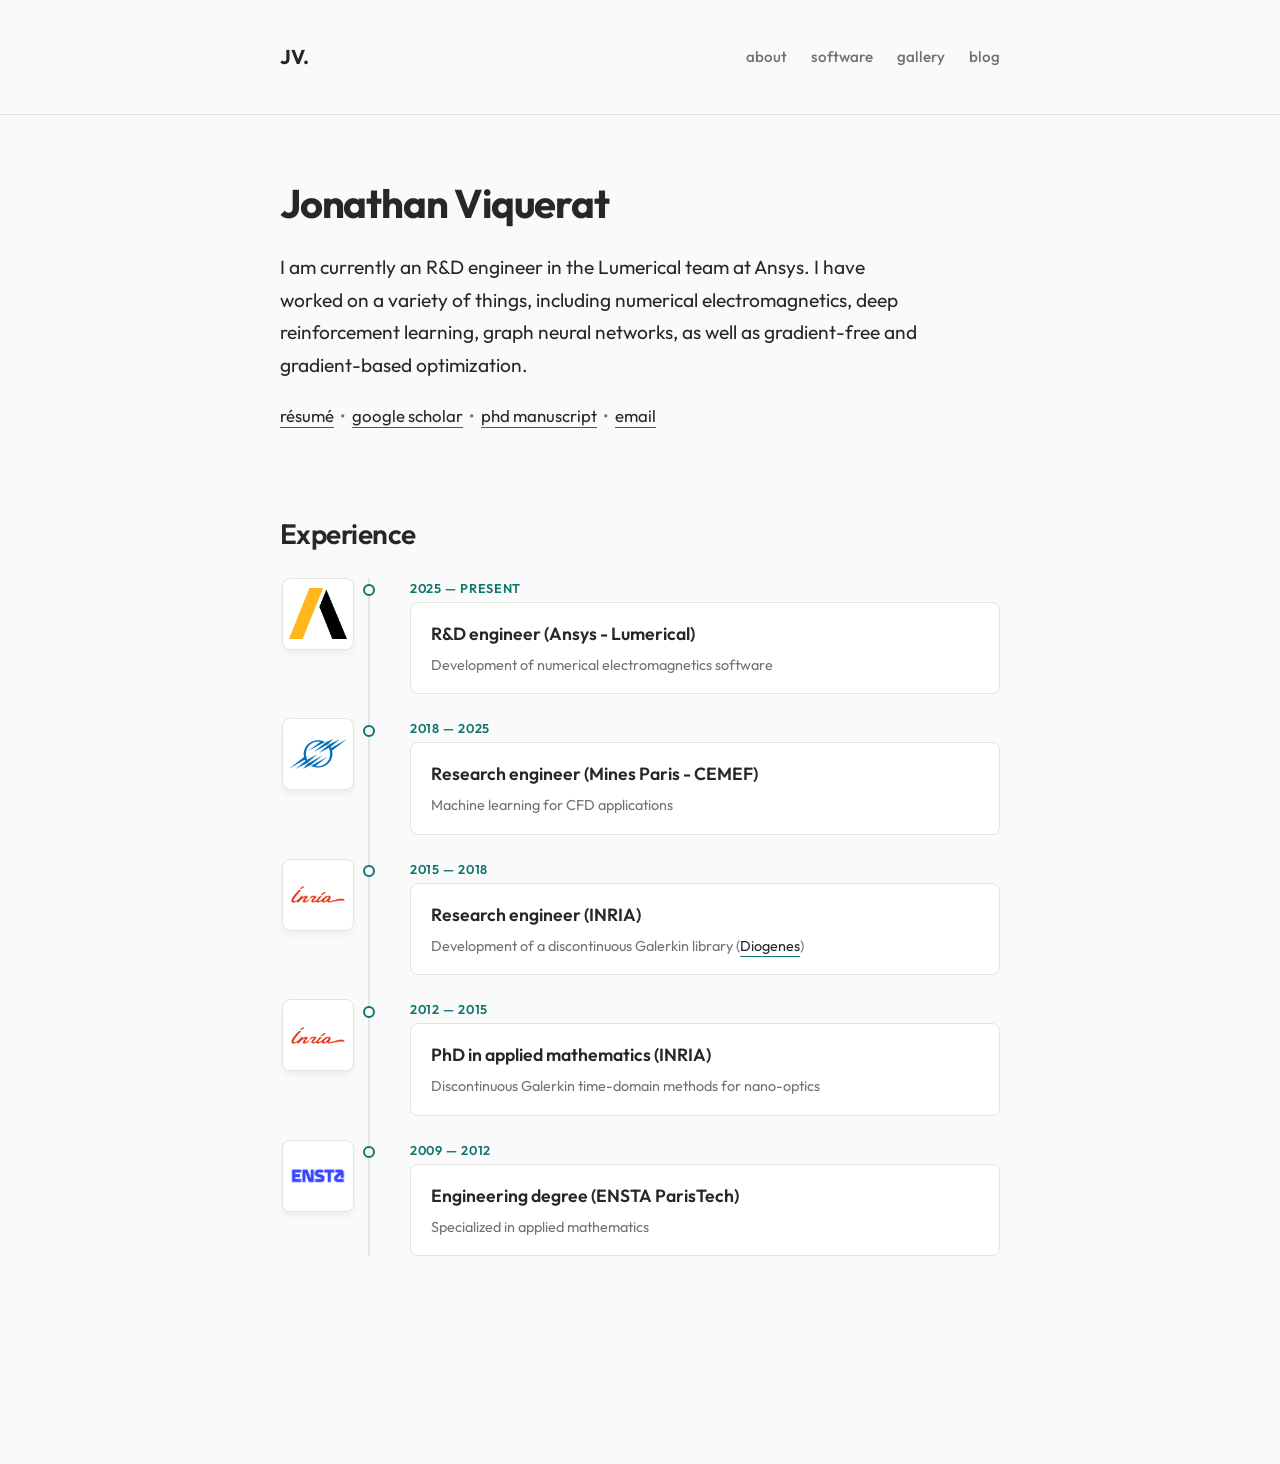
==== commit 38114901: "W" ====
--- a/index.html
+++ b/index.html
@@ -13,7 +13,9 @@
             <a href="index.html" class="logo">JV.</a>
             <nav class="nav-links">
                 <a href="index.html">about</a>
-                <a href="blog.html">blog posts</a>
+                <a href="software.html">software</a>
+                <a href="gallery.html">gallery</a>
+                <a href="blog.html">blog</a>
             </nav>
         </div>
     </header>
@@ -22,7 +24,7 @@
         <section class="section">
             <h1>Jonathan Viquerat</h1>
             <p style="font-size: 1.2rem; color: var(--text-primary); max-width: 40rem;">
-                R&D engineer in the Lumerical team at Ansys. My work focuses on numerical electromagnetics.
+                I am currently an R&D engineer in the Lumerical team at Ansys. I have worked on a variety of things, including numerical electromagnetics, deep reinforcement learning, graph neural networks, as well as gradient-free and gradient-based optimization.
             </p>
             <p>
                 <a href="img/cv.pdf" class="text-link" target="_blank">résumé</a> &nbsp;•&nbsp;
@@ -84,179 +86,7 @@
             </div>
         </section>
 
-        <section class="section">
-            <h2>Selected works</h2>
-            <div class="portfolio-grid">
-
-                <!-- ROW 1 -->
-                <div class="portfolio-card">
-                    <img src="img/aneurysm.gif" alt="GNN models for flow computation in aneurysms">
-                    <div class="portfolio-overlay">
-                        <span class="portfolio-title">GNN for flow computation</span>
-                        <p class="portfolio-desc">Graph neural network models for flow computation in intracranial aneurysms with ERC Cure.</p>
-                    </div>
-                </div>
-
-                <div class="portfolio-card">
-                    <img src="img/emstack.gif" alt="Mixed-variable optimization">
-                    <div class="portfolio-overlay">
-                        <span class="portfolio-title">Mixed-variable optimization</span>
-                        <p class="portfolio-desc">Extension of the PBO method to handle mixed discrete/continuous variables.</p>
-                    </div>
-                </div>
-
-                <div class="portfolio-card">
-                    <img src="img/pentagon.gif" alt="Mesh algorithms">
-                    <div class="portfolio-overlay">
-                        <span class="portfolio-title">Mesh algorithms</span>
-                        <p class="portfolio-desc">Successive interface fittings of a pentagon on a base Delaunay mesh.</p>
-                    </div>
-                </div>
-
-                <!-- ROW 2 -->
-                <a href="https://github.com/jviquerat/beacon" class="portfolio-card" target="_blank">
-                    <img src="img/beacon.png" alt="A benchmark library for DRL-based flow control">
-                    <div class="portfolio-overlay">
-                        <span class="portfolio-title">Beacon</span>
-                        <p class="portfolio-desc">A benchmark library for DRL-based flow control in python.</p>
-                    </div>
-                </a>
-
-                <div class="portfolio-card">
-                    <img src="img/mixing.gif" alt="DRL for mixing">
-                    <div class="portfolio-overlay">
-                        <span class="portfolio-title">DRL for mixing</span>
-                        <p class="portfolio-desc">Learning to mix a passive scalar quantity using boundary velocities control.</p>
-                    </div>
-                </div>
-
-                <div class="portfolio-card">
-                    <img src="img/turek.gif" alt="DRL for drag reduction">
-                    <div class="portfolio-overlay">
-                        <span class="portfolio-title">DRL drag reduction</span>
-                        <p class="portfolio-desc">Agent controlling two small jets at the top and bottom of a cylinder.</p>
-                    </div>
-                </div>
-
-                <!-- ROW 3 -->
-                <div class="portfolio-card">
-                    <img src="img/rayleigh.gif" alt="DRL for natural convection control">
-                    <div class="portfolio-overlay">
-                        <span class="portfolio-title">DRL for natural convection</span>
-                        <p class="portfolio-desc">Controlling the Rayleigh-Benard convection cell with bottom plate temperatures actuators.</p>
-                    </div>
-                </div>
-
-                <a href="https://arxiv.org/abs/2505.03778" class="portfolio-card" target="_blank">
-                    <img src="img/dgf.png" alt="Dragonfly">
-                    <div class="portfolio-overlay">
-                        <span class="portfolio-title">Dragonfly</span>
-                        <p class="portfolio-desc">A DRL library designed for modularity and easy experimentation in CFD.</p>
-                    </div>
-                </a>
-
-                <div class="portfolio-card">
-                    <img src="img/packing_pbo.gif" alt="PBO for packing">
-                    <div class="portfolio-overlay">
-                        <span class="portfolio-title">PBO for packing</span>
-                        <p class="portfolio-desc">Testing the PBO algorithm on packing problems.</p>
-                    </div>
-                </div>
-
-                <!-- ROW 4 -->
-                <a href="https://arxiv.org/abs/2304.12330" class="portfolio-card" target="_blank">
-                    <img src="img/shkadov.gif" alt="DRL for fluid film control">
-                    <div class="portfolio-overlay">
-                        <span class="portfolio-title">Fluid film control</span>
-                        <p class="portfolio-desc">DRL for fluid film control based on the Shkadov equations.</p>
-                    </div>
-                </a>
-
-                <a href="https://github.com/jviquerat/lbm" class="portfolio-card" target="_blank">
-                    <img src="img/lbm.gif" alt="LBM solver">
-                    <div class="portfolio-overlay">
-                        <span class="portfolio-title">LBM solver</span>
-                        <p class="portfolio-desc">A small python-based Lattice Boltzmann Method solver.</p>
-                    </div>
-                </a>
-
-                <a href="https://arxiv.org/abs/2104.06175" class="portfolio-card" target="_blank">
-                    <img src="img/lorenz_pbo.gif" alt="PBO">
-                    <div class="portfolio-overlay">
-                        <span class="portfolio-title">PBO</span>
-                        <p class="portfolio-desc">Optimization based on policy gradient methods and evolution strategies.</p>
-                    </div>
-                </a>
-
-                <!-- ROW 5 -->
-                <a href="https://github.com/jviquerat/dem" class="portfolio-card" target="_blank">
-                    <img src="img/dem.gif" alt="Discrete element method">
-                    <div class="portfolio-overlay">
-                        <span class="portfolio-title">DEM Solver</span>
-                        <p class="portfolio-desc">A small python-based Discrete Element Method solver.</p>
-                    </div>
-                </a>
-
-                <a href="https://arxiv.org/abs/2011.15035" class="portfolio-card" target="_blank">
-                    <img src="img/heat.png" alt="PBO for conjugate heat transfer">
-                    <div class="portfolio-overlay">
-                        <span class="portfolio-title">PBO for heat transfer</span>
-                        <p class="portfolio-desc">Passive control of heat transfer problems with single-step DRL.</p>
-                    </div>
-                </a>
-
-                <a href="https://diogenes.inria.fr/" class="portfolio-card" target="_blank">
-                    <img src="img/hybrid.png" alt="Multi-element meshes">
-                    <div class="portfolio-overlay">
-                        <span class="portfolio-title">Multi-element meshes</span>
-                        <p class="portfolio-desc">Handling multi-element meshes composed of hexahedra and tetrahedra.</p>
-                    </div>
-                </a>
-
-                <!-- ROW 6 -->
-                <a href="https://diogenes.inria.fr/" class="portfolio-card" target="_blank">
-                    <img src="img/diogenes.jpg" alt="Diogenes">
-                    <div class="portfolio-overlay">
-                        <span class="portfolio-title">Diogenes</span>
-                        <p class="portfolio-desc">DG software suite for nanophotonics computations in time- and frequency-domain.</p>
-                    </div>
-                </a>
-
-                <a href="https://smai-jcm.centre-mersenne.org/article/SMAI-JCM_2019__5__131_0.pdf" class="portfolio-card" target="_blank">
-                    <img src="img/colorFilterFieldMap.png" alt="PBC with oblique incidence">
-                    <div class="portfolio-overlay">
-                        <span class="portfolio-title">PBC oblique incidence</span>
-                        <p class="portfolio-desc">Field transform technique for polychromatic plane waves.</p>
-                    </div>
-                </a>
-
-                <a href="https://hal.archives-ouvertes.fr/tel-01272010v8" class="portfolio-card" target="_blank">
-                    <img src="img/curv.jpg" alt="Curvilinear elements in a nanosphere dimer">
-                    <div class="portfolio-overlay">
-                        <span class="portfolio-title">Curvilinear elements</span>
-                        <p class="portfolio-desc">Resonance in the gap between two metallic nanospheres.</p>
-                    </div>
-                </a>
-
-                <!-- ROW 7 -->
-                <a href="https://hal.archives-ouvertes.fr/tel-01272010v8" class="portfolio-card" target="_blank">
-                    <img src="img/dielectricReflectarray.png" alt="Dielectric metasurface">
-                    <div class="portfolio-overlay">
-                        <span class="portfolio-title">Dielectric metasurface</span>
-                        <p class="portfolio-desc">Effects of lithography defects on the behavior of reflectarrays.</p>
-                    </div>
-                </a>
-
-                <a href="https://onlinelibrary.wiley.com/doi/full/10.1002/mop.31840" class="portfolio-card" target="_blank">
-                    <img src="img/modeConverter.png" alt="Polychromatic pulses in waveguides">
-                    <div class="portfolio-overlay">
-                        <span class="portfolio-title">Polychromatic pulses</span>
-                        <p class="portfolio-desc">Taking into account mode dispersion to propagate polychromatic pulses in waveguides.</p>
-                    </div>
-                </a>
-
-            </div>
-        </section>
+        
 
     </main>
 
--- a/css/style.css
+++ b/css/style.css
@@ -360,3 +360,56 @@
     font-style: italic;
     color: var(--text-secondary);
 }
+
+/* --- Software Cards --- */
+.software-grid {
+    display: grid;
+    grid-template-columns: repeat(auto-fill, minmax(300px, 1fr));
+    gap: 1.5rem;
+}
+
+.software-card {
+    background-color: var(--surface-color);
+    border: 1px solid var(--border-color);
+    border-radius: 0.75rem;
+    padding: 1.5rem;
+    display: flex;
+    flex-direction: column;
+    transition: transform 0.2s ease, border-color 0.2s ease;
+}
+
+.software-card:hover {
+    transform: translateY(-4px);
+    border-color: var(--accent);
+}
+
+.software-title {
+    font-weight: 600;
+    font-size: 1.25rem;
+    color: var(--text-primary);
+    margin-bottom: 0.5rem;
+}
+
+.software-card:hover .software-title {
+    color: var(--accent);
+}
+
+.software-desc {
+    color: var(--text-secondary);
+    font-size: 1rem;
+    margin-bottom: 1.5rem;
+    flex-grow: 1;
+}
+
+.software-link {
+    font-size: 0.85rem;
+    font-weight: 600;
+    color: var(--accent);
+    text-transform: uppercase;
+    letter-spacing: 0.05em;
+    align-self: flex-start;
+}
+
+.software-link:hover {
+    color: var(--text-primary);
+}
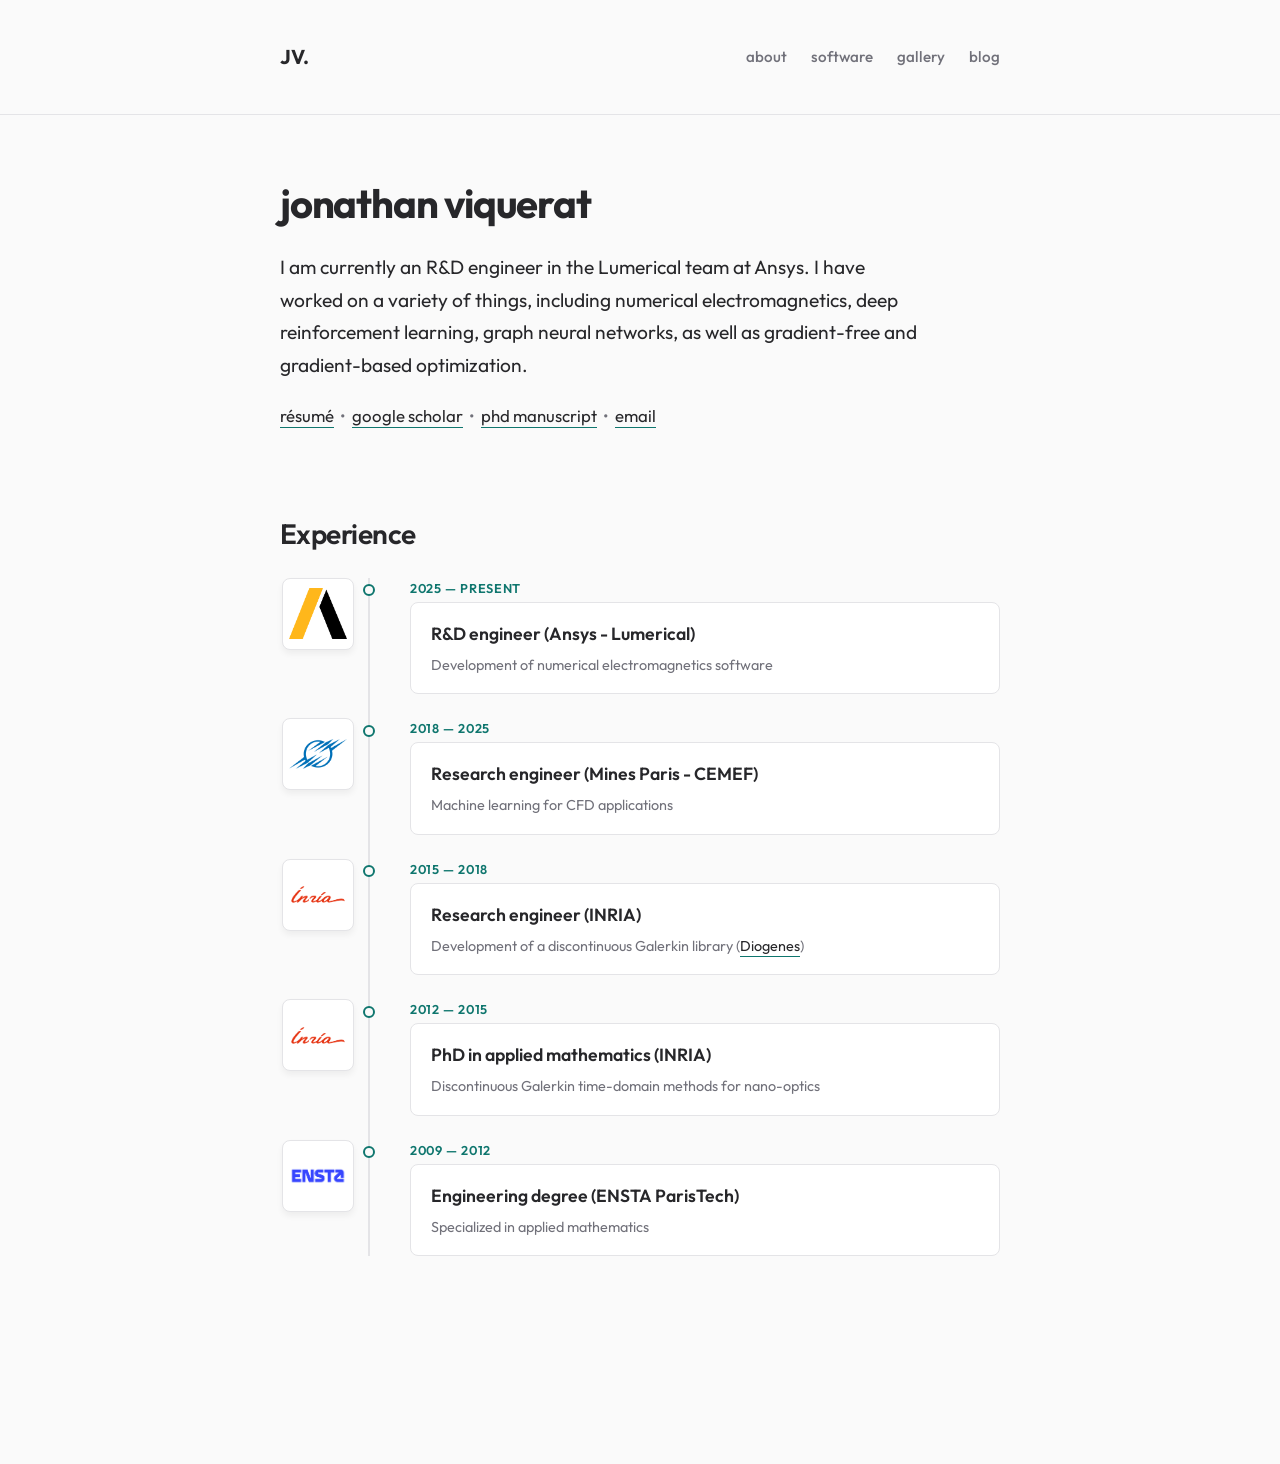
==== commit 9aad6963: "W" ====
--- a/index.html
+++ b/index.html
@@ -3,7 +3,7 @@
 <head>
     <meta charset="UTF-8">
     <meta name="viewport" content="width=device-width, initial-scale=1.0">
-    <title>Jonathan Viquerat</title>
+    <title>JV</title>
     <link rel="stylesheet" href="css/style.css">
 </head>
 <body>
@@ -22,7 +22,7 @@
 
     <main class="main-content">
         <section class="section">
-            <h1>Jonathan Viquerat</h1>
+            <h1>jonathan viquerat</h1>
             <p style="font-size: 1.2rem; color: var(--text-primary); max-width: 40rem;">
                 I am currently an R&D engineer in the Lumerical team at Ansys. I have worked on a variety of things, including numerical electromagnetics, deep reinforcement learning, graph neural networks, as well as gradient-free and gradient-based optimization.
             </p>
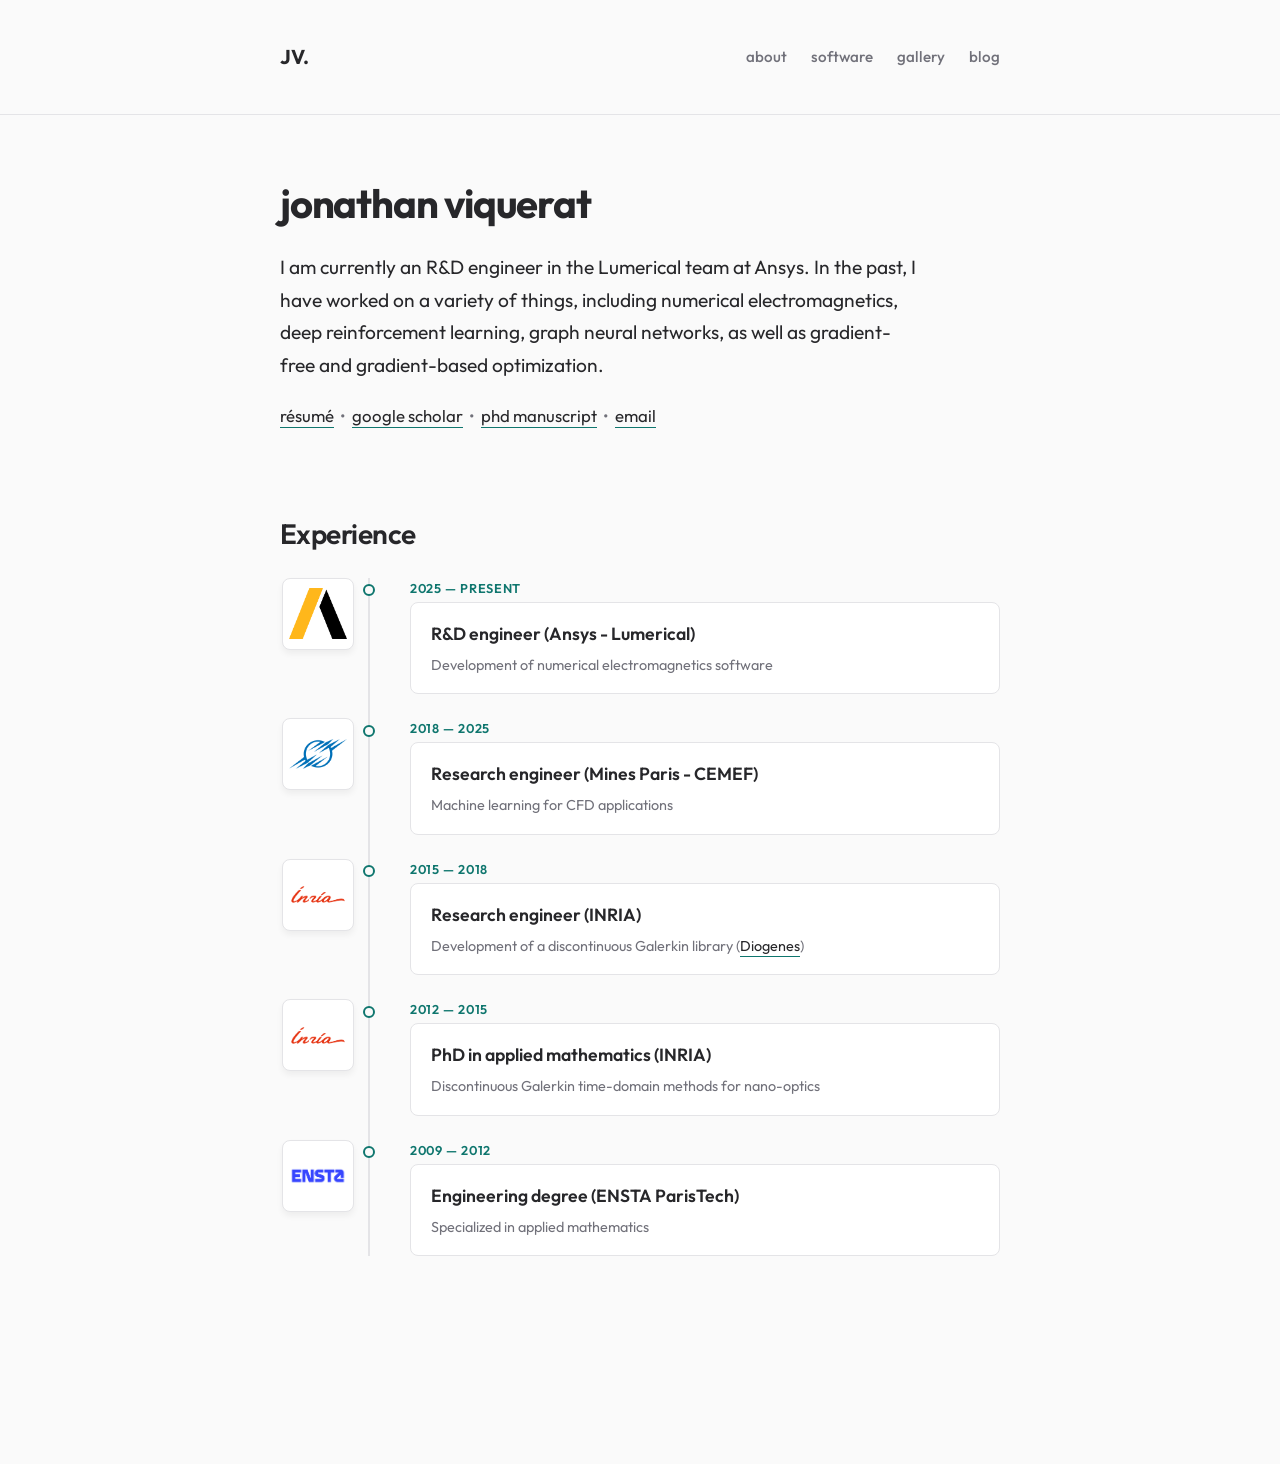
==== commit acb7fa88: "w" ====
--- a/index.html
+++ b/index.html
@@ -24,7 +24,7 @@
         <section class="section">
             <h1>jonathan viquerat</h1>
             <p style="font-size: 1.2rem; color: var(--text-primary); max-width: 40rem;">
-                I am currently an R&D engineer in the Lumerical team at Ansys. I have worked on a variety of things, including numerical electromagnetics, deep reinforcement learning, graph neural networks, as well as gradient-free and gradient-based optimization.
+                I am currently an R&D engineer in the Lumerical team at Ansys. In the past, I have worked on a variety of things, including numerical electromagnetics, deep reinforcement learning, graph neural networks, as well as gradient-free and gradient-based optimization.
             </p>
             <p>
                 <a href="img/cv.pdf" class="text-link" target="_blank">résumé</a> &nbsp;•&nbsp;
--- a/css/style.css
+++ b/css/style.css
@@ -413,3 +413,22 @@
 .software-link:hover {
     color: var(--text-primary);
 }
+
+.blog-item {
+    display: flex;
+    gap: 1.5rem;
+    align-items: flex-start;
+}
+
+.blog-item-content {
+    flex: 1;
+}
+
+.blog-thumbnail {
+    width: 140px;
+    height: 100px;
+    object-fit: cover;
+    border-radius: 0.5rem;
+    border: 1px solid var(--border-color);
+    flex-shrink: 0;
+}
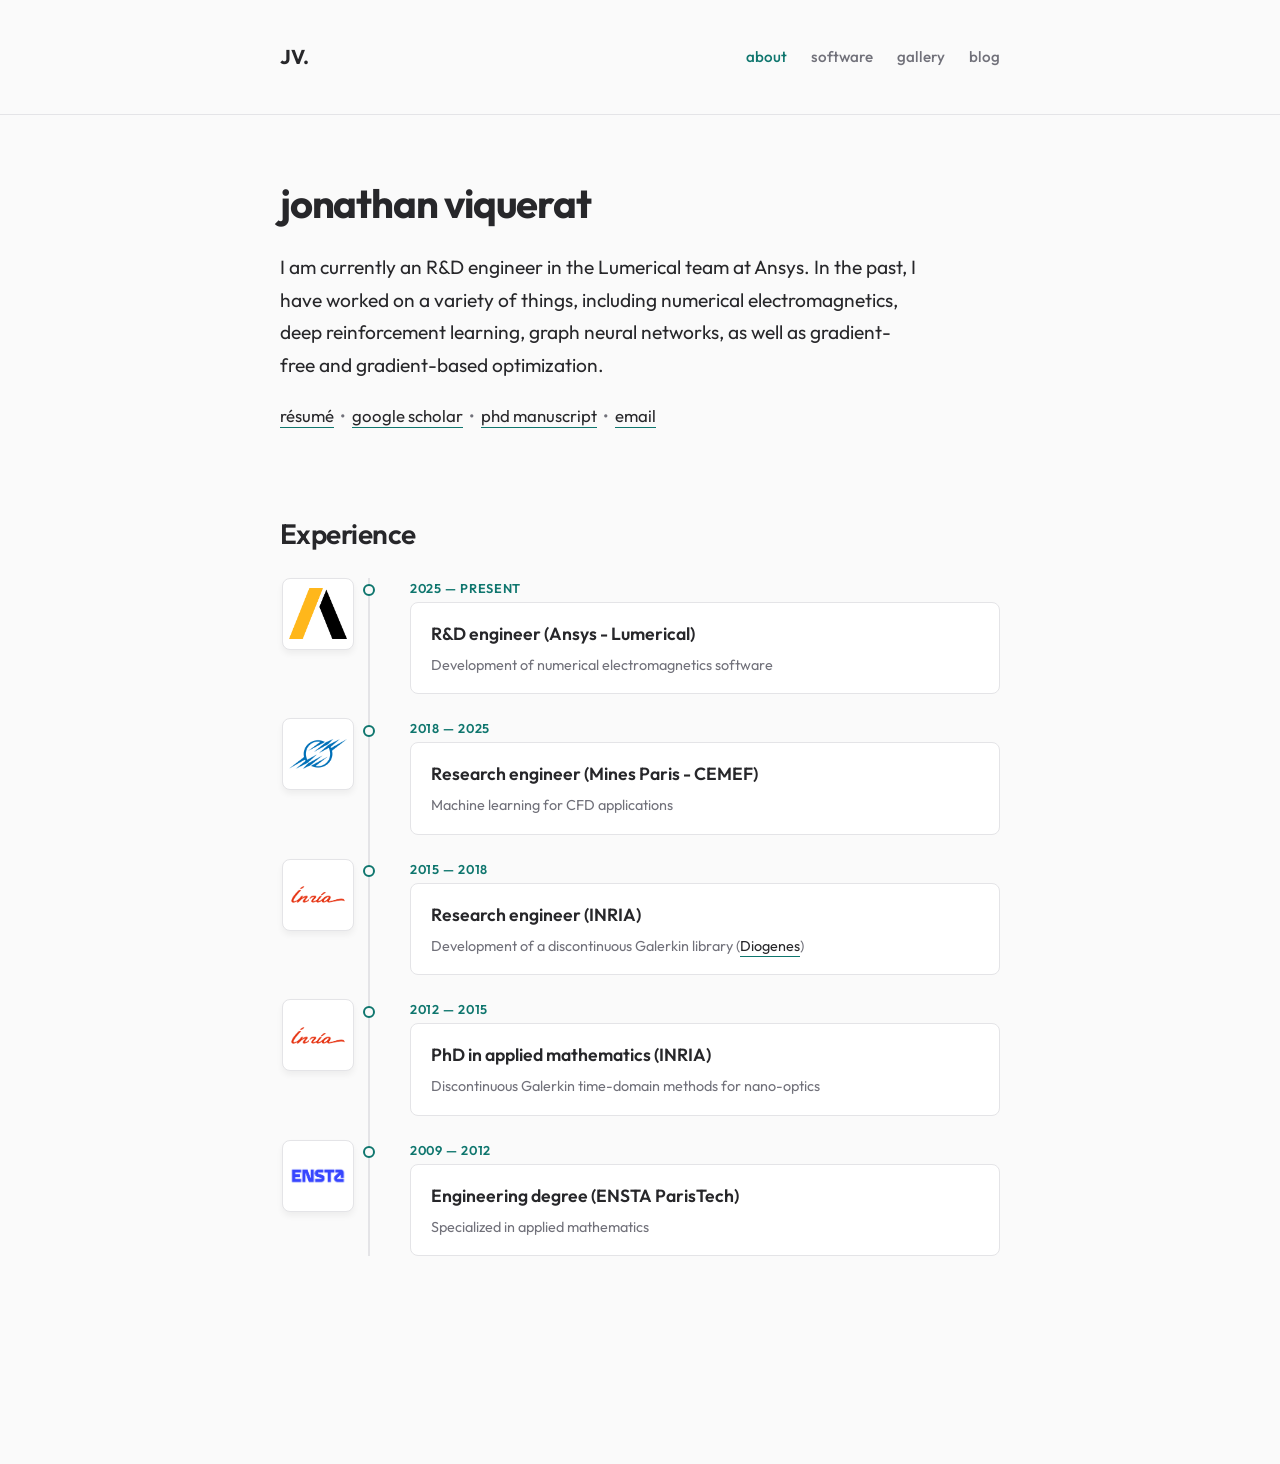
==== commit 0fe88b6e: "W" ====
--- a/index.html
+++ b/index.html
@@ -8,17 +8,8 @@
 </head>
 <body>
 
-    <header class="header">
-        <div class="header-inner">
-            <a href="index.html" class="logo">JV.</a>
-            <nav class="nav-links">
-                <a href="index.html">about</a>
-                <a href="software.html">software</a>
-                <a href="gallery.html">gallery</a>
-                <a href="blog.html">blog</a>
-            </nav>
-        </div>
-    </header>
+    <script src="js/header.js"></script>
+    <site-header></site-header>
 
     <main class="main-content">
         <section class="section">
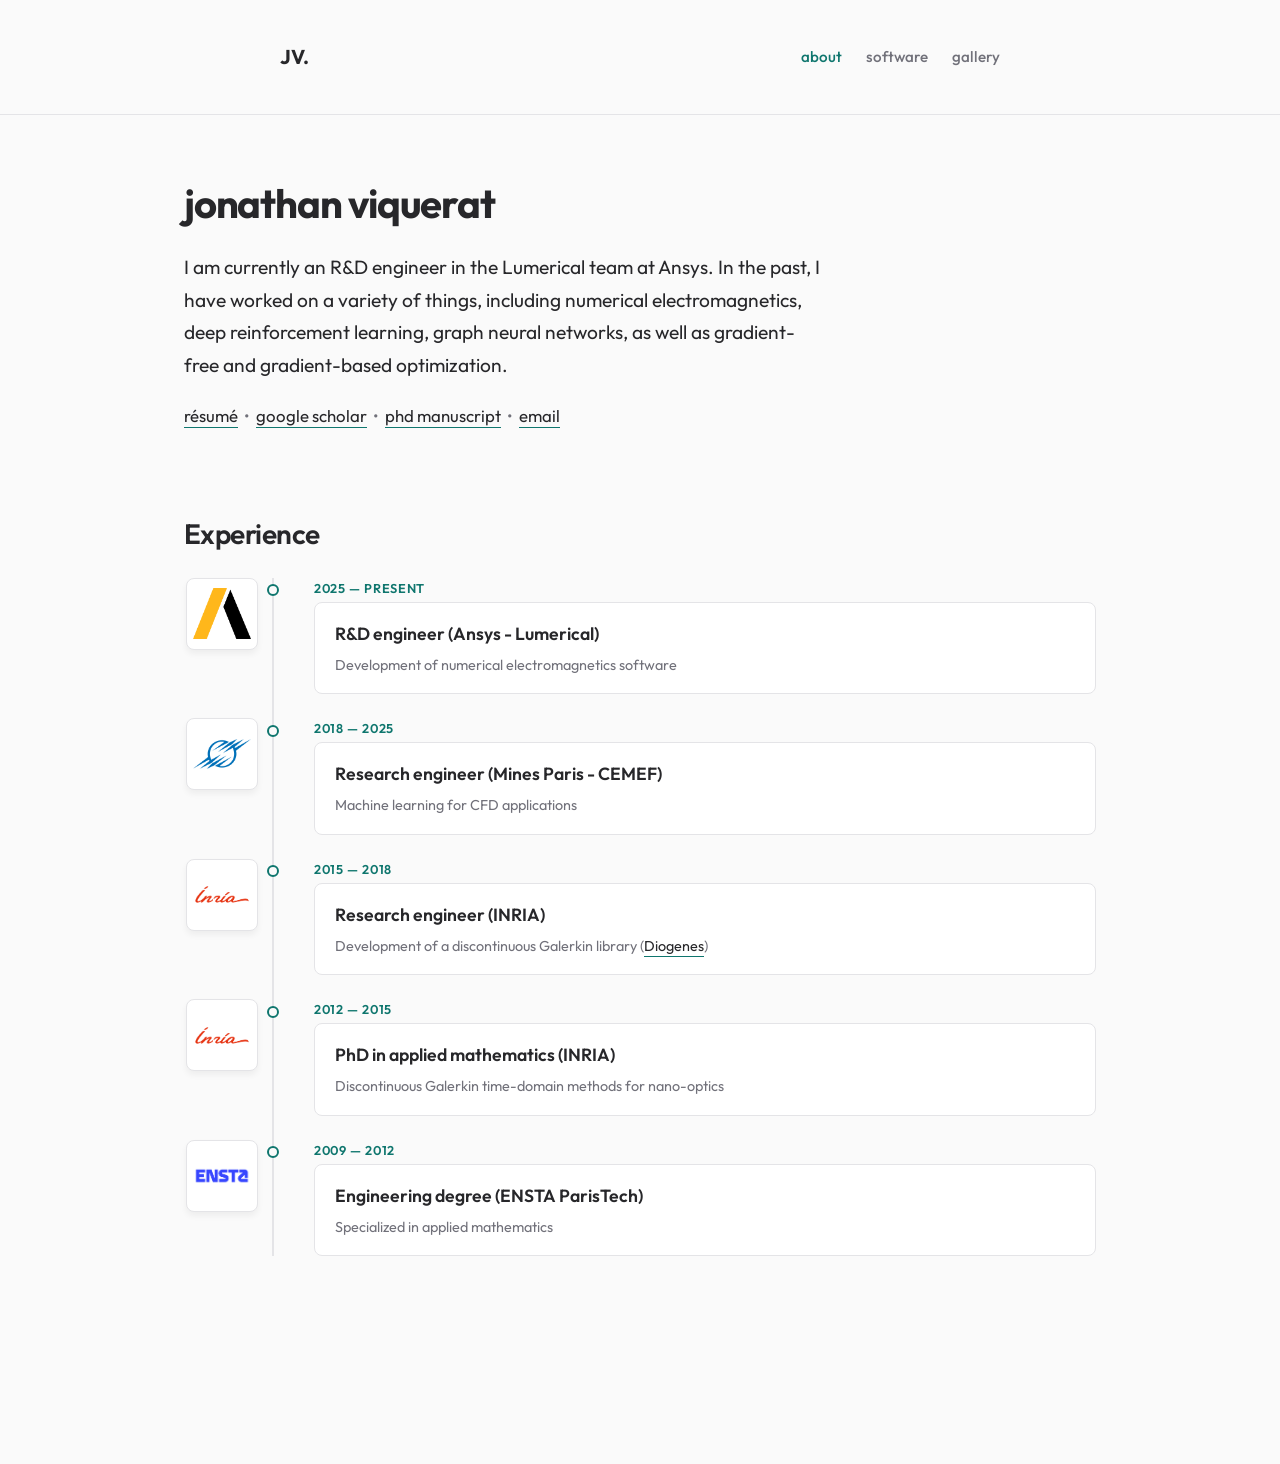
==== commit d1ad79cd: "general update" ====
--- a/index.html
+++ b/index.html
@@ -77,8 +77,6 @@
             </div>
         </section>
 
-        
-
     </main>
 
 </body>
--- a/css/style.css
+++ b/css/style.css
@@ -93,7 +93,7 @@
 }
 
 .main-content {
-    max-width: 48rem;
+    max-width: 60rem;
     margin: 0 auto;
     padding: 4rem 1.5rem 8rem;
 }
@@ -206,8 +206,20 @@
 /* --- Portfolio Grid (Hover Effect) --- */
 .portfolio-grid {
     display: grid;
-    grid-template-columns: repeat(auto-fill, minmax(220px, 1fr));
+    grid-template-columns: repeat(3, 1fr);
     gap: 1.5rem;
+}
+
+@media (max-width: 768px) {
+    .portfolio-grid {
+        grid-template-columns: repeat(2, 1fr);
+    }
+}
+
+@media (max-width: 480px) {
+    .portfolio-grid {
+        grid-template-columns: 1fr;
+    }
 }
 
 .portfolio-card {
@@ -337,6 +349,20 @@
     margin-bottom: 1.5rem;
 }
 
+.article-content a {
+    color: var(--accent);
+    text-decoration: underline;
+    text-underline-offset: 4px;
+    text-decoration-thickness: 1px;
+    text-decoration-color: rgba(13, 148, 136, 0.4);
+    transition: all 0.2s ease;
+}
+
+.article-content a:hover {
+    color: var(--text-primary);
+    text-decoration-color: var(--text-primary);
+}
+
 .article-content h2,
 .article-content h3 {
     font-family: var(--font-ui);
@@ -361,6 +387,81 @@
     color: var(--text-secondary);
 }
 
+.article-content img {
+    max-width: 100%;
+    height: auto;
+    border-radius: 0.5rem;
+    display: block;
+    margin: 2.5rem auto 1rem auto;
+    box-shadow: 0 4px 6px -1px rgba(0, 0, 0, 0.1), 0 2px 4px -1px rgba(0, 0, 0, 0.06);
+}
+
+.article-image-caption {
+    text-align: center;
+    font-size: 0.85rem;
+    color: var(--text-secondary);
+    margin-bottom: 2.5rem;
+    font-family: var(--font-ui);
+}
+
+body {
+    counter-reset: sidenote-counter;
+}
+
+.sidenote-number {
+    counter-increment: sidenote-counter;
+}
+
+.sidenote-number::after {
+    content: counter(sidenote-counter);
+    font-size: 0.75rem;
+    vertical-align: super;
+    line-height: 0;
+    color: var(--accent);
+    font-weight: bold;
+    margin-left: 0.1rem;
+}
+
+.sidenote {
+    float: right;
+    clear: right;
+    width: 16rem;
+    margin-right: -18rem;
+    margin-bottom: 1rem;
+    font-size: 0.9rem;
+    line-height: 1.5;
+    color: var(--text-secondary);
+    background-color: var(--surface-color);
+    padding: 1rem;
+    border-radius: 0.5rem;
+    border-left: 3px solid var(--accent);
+}
+
+.sidenote::before {
+    content: counter(sidenote-counter) " ";
+    font-size: 0.8rem;
+    vertical-align: super;
+    line-height: 0;
+    color: var(--accent);
+    font-weight: bold;
+    margin-right: 0.3rem;
+}
+
+@media (max-width: 1100px) {
+    .sidenote {
+        float: none;
+        display: block;
+        width: 100%;
+        margin-right: 0;
+        margin-top: 0.5rem;
+        margin-bottom: 0.5rem;
+    }
+}
+
+note-def {
+    display: none;
+}
+
 /* --- Software Cards --- */
 .software-grid {
     display: grid;
@@ -426,8 +527,8 @@
 
 .blog-thumbnail {
     width: 140px;
-    height: 100px;
-    object-fit: cover;
+    height: auto;
+    object-fit: contain;
     border-radius: 0.5rem;
     border: 1px solid var(--border-color);
     flex-shrink: 0;
